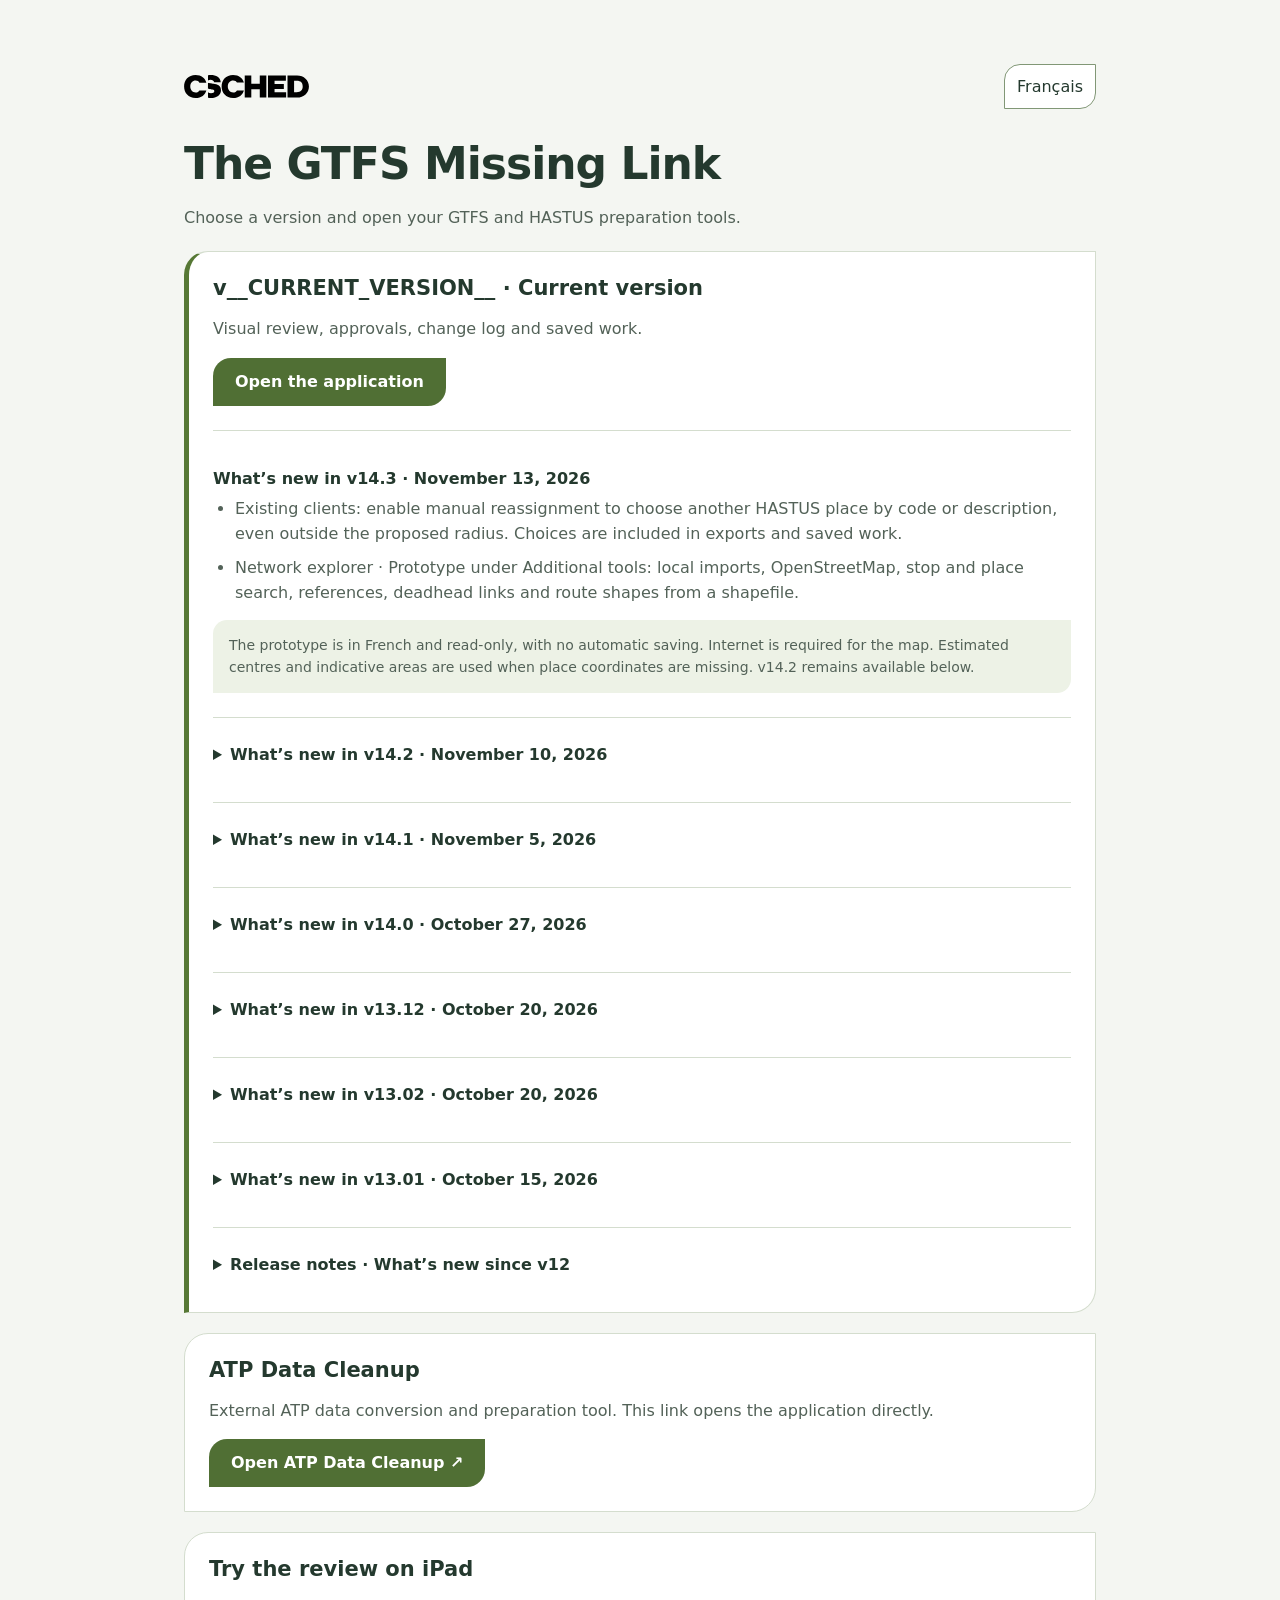
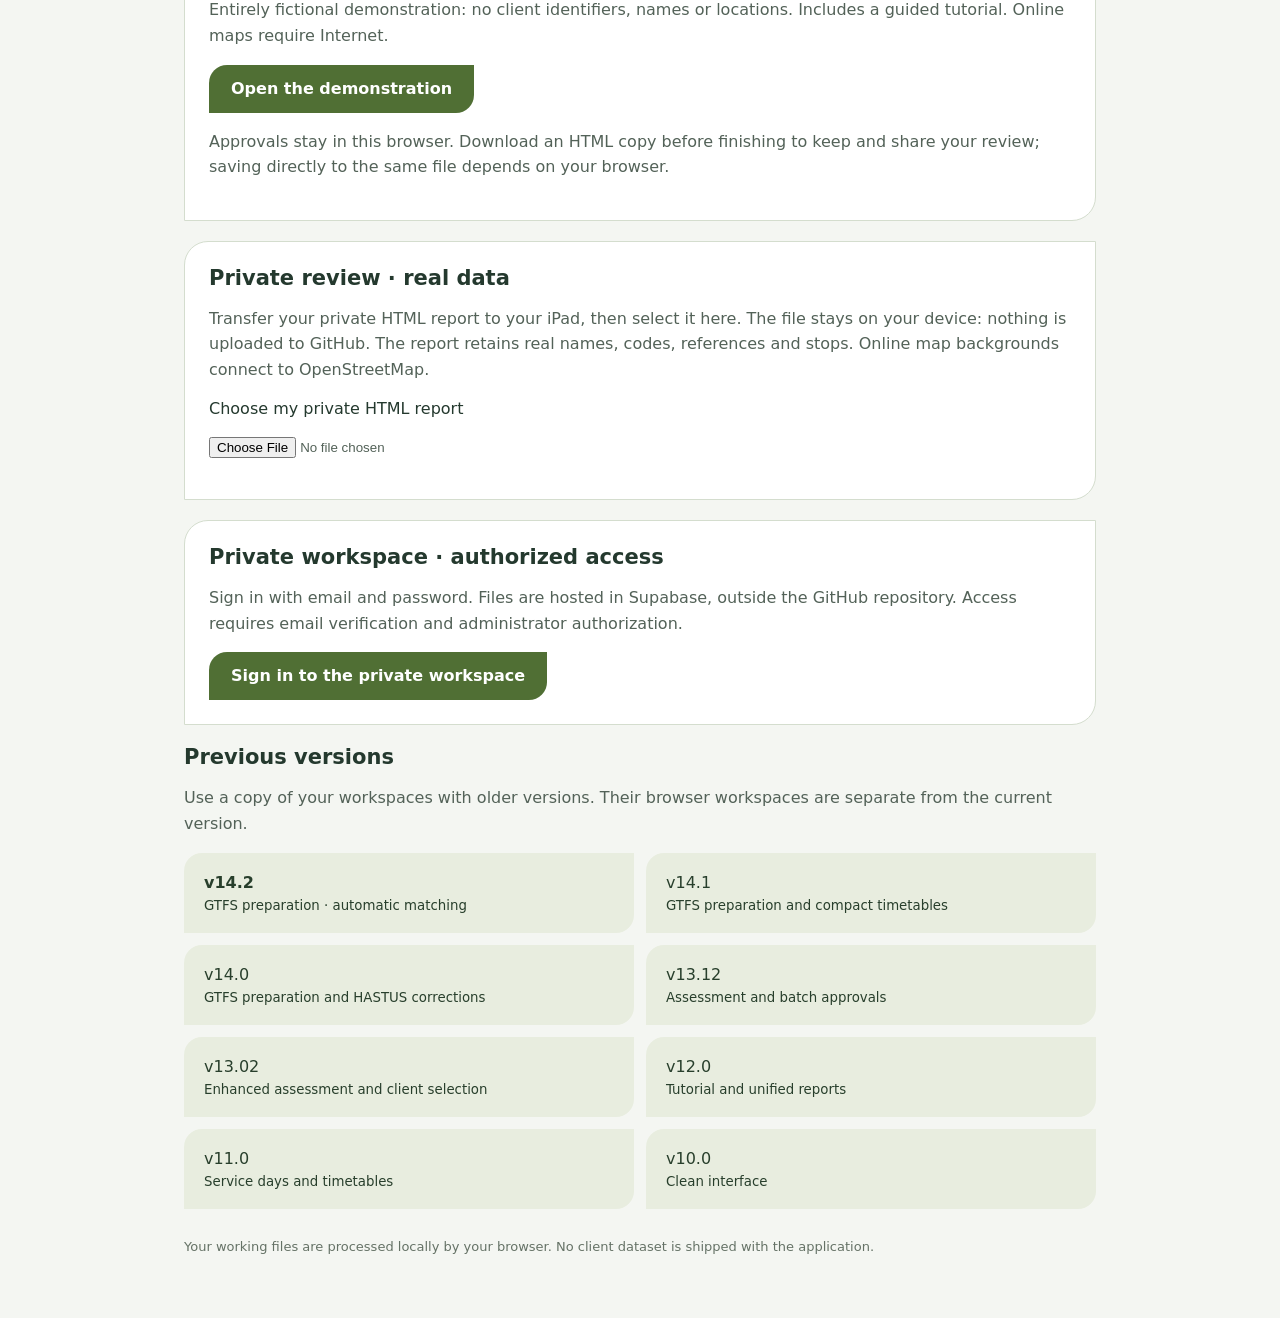
==== version-menu.html @ 2c432bff "Release v14.3: manual place reassignment and network explorer prototype" ====
<!doctype html>
<html lang="fr"><head><meta charset="utf-8"><meta name="viewport" content="width=device-width,initial-scale=1"><title>The GTFS Missing Link — Versions</title>
<style>
:root{font-family:system-ui,-apple-system,Segoe UI,sans-serif;color:#24392e;background:#f4f6f2}*{box-sizing:border-box}body{margin:0}main{max-width:960px;margin:auto;padding:clamp(20px,5vw,64px) 24px}header{display:flex;justify-content:space-between;align-items:center;gap:20px}header img{width:125px}button,a{touch-action:manipulation}button{font:inherit;padding:12px;border:1px solid #819776;border-radius:16px 0;background:white;color:inherit}h1{font-size:clamp(28px,5vw,44px);font-weight:600;letter-spacing:-1px;margin-bottom:12px}p{line-height:1.6;color:#536258}article{border:1px solid #d4ddce;border-radius:24px 0;background:white;padding:24px;margin:20px 0}article.current{border-left:5px solid #567835}h2{margin:0 0 8px;font-size:21px}.action{display:inline-block;background:#506f34;color:white;text-decoration:none;padding:14px 22px;border-radius:18px 0;min-height:48px;font-weight:600}.archives{display:grid;grid-template-columns:repeat(2,1fr);gap:12px}.archives a{padding:20px;background:#e8eddf;border-radius:18px 0;color:#283f2c;text-decoration:none}.archives small{display:block;margin-top:6px}footer{font-size:13px;color:#657266;margin-top:30px}a:focus-visible,button:focus-visible{outline:3px solid #bb7626;outline-offset:4px}@media(max-width:520px){.archives{grid-template-columns:1fr}article{padding:20px}}@media(prefers-reduced-motion:reduce){*{scroll-behavior:auto}}[hidden]{display:none!important}
.release-notes{margin-top:24px;border-top:1px solid #d4ddce;padding-top:16px}.release-notes summary{cursor:pointer;min-height:44px;padding:10px 0;font-weight:650;line-height:1.4}.release-notes summary:focus-visible{outline:3px solid #bb7626;outline-offset:4px}.release-notes h3{font-size:16px;margin:22px 0 8px}.release-notes ul{padding-left:22px;margin:8px 0;line-height:1.6;color:#536258}.release-notes li{margin:8px 0;overflow-wrap:anywhere}.release-notes .release-tip{background:#edf2e6;padding:14px 16px;border-radius:14px 0;font-size:14px}
</style></head><body><main><header><img src="assets/csched-logo.svg" alt="CSched"><button id="language" aria-label="Switch language">English</button></header>
<h1>The GTFS Missing Link</h1><p data-fr="Choisissez votre version et retrouvez vos outils de préparation GTFS et HASTUS." data-en="Choose a version and open your GTFS and HASTUS preparation tools."></p>
<article class="current"><h2>v__CURRENT_VERSION__ · <span data-fr="Version actuelle" data-en="Current version"></span></h2><p data-fr="Revue visuelle, validations, journal des modifications et sauvegarde du travail." data-en="Visual review, approvals, change log and saved work."></p><a class="action" href="app.html" data-fr="Ouvrir l’application" data-en="Open the application"></a>
<section id="release-14-3" class="release-notes"><h3 data-fr="Nouveautés v14.3 · 13 novembre 2026" data-en="What’s new in v14.3 · November 13, 2026"></h3><ul>
<li data-fr="Client existant : autorisez les réaffectations manuelles pour choisir une autre place HASTUS par code ou description, même hors du rayon proposé. Les choix sont repris dans les exports et sauvegardes." data-en="Existing clients: enable manual reassignment to choose another HASTUS place by code or description, even outside the proposed radius. Choices are included in exports and saved work."></li>
<li data-fr="Explorateur réseau · Prototype dans les outils complémentaires : imports locaux, carte OpenStreetMap, recherche de stops et places, références, liens deadhead et tracés de routes issus du shapefile." data-en="Network explorer · Prototype under Additional tools: local imports, OpenStreetMap, stop and place search, references, deadhead links and route shapes from a shapefile."></li>
</ul><p class="release-tip" data-fr="Le prototype est en français et en lecture seule, sans sauvegarde automatique. Internet est requis pour la carte. Centres estimés et surfaces indicatives lorsque les coordonnées de place sont absentes. La v14.2 reste disponible ci-dessous." data-en="The prototype is in French and read-only, with no automatic saving. Internet is required for the map. Estimated centres and indicative areas are used when place coordinates are missing. v14.2 remains available below."></p></section>
<details id="release-14-2" class="release-notes" aria-labelledby="release-14-2-title">
<summary id="release-14-2-title" data-fr="Nouveautés v14.2 · 10 novembre 2026" data-en="What’s new in v14.2 · November 10, 2026"></summary><ul>
<li data-fr="Correspondance des colonnes intégrée aux Sources, repliée par défaut. La clé d’association se règle au chargement des fichiers, sans bouton de détection, et reste modifiable manuellement." data-en="Column mapping is now in Data source, collapsed by default. The matching key is set when files are loaded, without a detection button, and remains manually editable."></li>
<li data-fr="Client existant : détection automatique de la clé stop_id / stop_code, avec bilan des correspondances et priorité au choix manuel." data-en="Existing clients: automatic stop_id / stop_code matching-key detection, match counts and priority to manual choices."></li>
<li data-fr="Comparaison des descriptions GTFS/HASTUS : filtres par type d’écart et exports CSV / Excel de la liste filtrée." data-en="GTFS/HASTUS description checks: issue filters and CSV / Excel exports of the filtered list."></li>
<li data-fr="Sources simplifiées : GTFS à gauche, HASTUS au centre, espace de travail à droite. Imports facultatifs repliés et script d’extraction HASTUS téléchargeable." data-en="Simplified sources: GTFS on the left, HASTUS in the centre, workspace on the right. Collapsed optional imports and downloadable HASTUS extraction script."></li>
<li data-fr="Paramètres de regroupement réunis, trois distances côte à côte, sections avancées repliées et bouton Recalculer toujours visible, grisé lorsque les résultats sont à jour." data-en="Consolidated grouping settings, three distances side by side, collapsed advanced sections and an always-visible Recalculate button, disabled when results are current."></li>
<li data-fr="Valeurs par défaut adaptées aux clients existants, choix sauvegardés préservés et interface français/anglais." data-en="Defaults tailored to existing clients, saved choices preserved and French/English interface."></li>
</ul><p class="release-tip" data-fr="La v14.1 reste disponible ci-dessous. Le calcul de matrice deadhead est reporté ; l’import d’une matrice existante reste disponible. La règle des zéros en tête est inchangée." data-en="v14.1 remains available below. Deadhead matrix calculation is deferred; existing matrix import remains available. Leading-zero length rules are unchanged."></p></details>
<details id="release-14-1" class="release-notes" aria-labelledby="release-14-1-title">
<summary id="release-14-1-title" data-fr="Nouveautés v14.1 · 5 novembre 2026" data-en="What’s new in v14.1 · November 5, 2026"></summary>
<ul>
<li data-fr="Gestion des stops : préfixe facultatif d’une lettre, appliqué après renumérotation et zéros en tête, avec références GTFS et sauvegardes cohérentes." data-en="Stop management: optional single-letter prefix, applied after renumbering and leading zeros, with consistent GTFS references and saved settings."></li>
<li data-fr="Noms de place : exclusion de « Av » et des types de voie seuls. Nouveaux projets : abréviations Postes Canada activées et complément par des zéros désactivé par défaut." data-en="Place names: exclude “Av” and road types used alone. New projects enable Canada Post abbreviations and disable trailing-zero padding by default."></li>
<li data-fr="Timetables plus compacts : en-têtes TP verticaux, codes de place complets, headway et AM/PM–24 h. Largeur et pagination adaptées ; pour une seule direction, informations du voyage à gauche et grille sur toute la page." data-en="More compact timetables: vertical timing-point headers, full place codes, headways and AM/PM–24 h. Adaptive width and pagination; single-direction timetables put trip information on the left and use the full page width."></li>
<li data-fr="Pamphlets : deux directions regroupées par route et service, aperçus chargés à l’ouverture, filtre de route repris dans le PDF. Les services restent séparés et les boucles et variantes conservent leurs TP." data-en="Timetable sheets: both directions grouped by route and service, previews loaded on opening, and route filtering applied to PDF output. Services remain separate, and loops and variants retain their timing points."></li>
<li data-fr="Affichage clair et sombre amélioré pour les pamphlets ; commandes mieux alignées et libellés simplifiés." data-en="Improved light and dark presentation for timetable sheets, better-aligned controls and simpler labels."></li>
<li data-fr="Conflits de rayon : une fiche et une carte communes pour les cas liés aux mêmes places. Validez le cas pour le déplacer dans la section Validés ; une modification du rayon ou de l’affectation le remet à examiner." data-en="Radius conflicts: one shared card and map for cases involving the same places. Approve a case to move it to the Validated section; changing a radius or assignment returns it to review."></li>
<li data-fr="Stop ID numériques : option de zéros en tête, longueur automatique selon le plus long ID numérique, contrôle des collisions et des longueurs trop courtes. Les zéros ne modifient pas les ID alphanumériques ; le préfixe facultatif concerne tous les ID source." data-en="Numeric Stop IDs: optional leading zeros, automatic width based on the longest numeric ID, with collision and minimum-width checks. Zero padding leaves alphanumeric IDs unchanged; the optional prefix applies to all source IDs."></li>
<li data-fr="Codes de place : possibilité de conserver les codes courts sans ajouter de zéros à la fin, dans la limite choisie de 6 ou 8 caractères." data-en="Place codes: keep shorter codes without trailing zeros, within the selected limit of 6 or 8 characters."></li>
<li data-fr="GTFS prêt à importer : un ZIP complet remplace le téléchargement isolé des horaires enrichis. Il inclut les scheduling units, la liste des places et leurs scripts d’import OIR dans hastus_import/." data-en="GTFS ready to import: a complete ZIP replaces the separate enriched stop-times download. It includes scheduling units, the place list and their OIR import scripts in hastus_import/."></li>
<li data-fr="Places proposées devenues vides : exclues des exports GTFS et de la liste d’import des places lorsqu’aucun stop ni autre fichier ne les référence. Les stations du GTFS source sont préservées." data-en="Empty proposed places: excluded from GTFS and place-import exports when no stop or other file references them. Source GTFS stations are preserved."></li>
<li data-fr="Rapport HTML GTFS : les places approuvées passent au statut Validé avec une bordure vert clair dans le sommaire. Les Stop ID des tableaux, dont les stops hors périmètre, restent sur une ligne." data-en="GTFS HTML report: approved places show a Validated status and light-green border in the overview. Table Stop IDs, including stops outside the perimeter, stay on one line."></li>
<li data-fr="Accueil : v14 disponible dans les archives, anciennes notes repliées et accès direct à ATP Data Cleanup sous les notes de version." data-en="Home page: v14 available in the archives, collapsed earlier release notes and direct access to ATP Data Cleanup below the release notes."></li>
</ul>
<p class="release-tip" data-fr="Régénérez vos rapports HTML pour bénéficier des correctifs. Les fichiers sources restent intacts ; les changements sont intégrés aux exports." data-en="Regenerate your HTML reports to use these fixes. Source files stay intact; changes are included in the exports."></p>
</details>
<details id="release-14-0" class="release-notes" aria-labelledby="release-14-0-title">
<summary id="release-14-0-title" data-fr="Nouveautés v14.0 · 27 octobre 2026" data-en="What’s new in v14.0 · October 27, 2026"></summary>
<ul>
<li data-fr="5 novembre : corrections HASTUS affichées sur demande via un bouton près des exports ; commandes des stops voisins hors des cartes ; retrait de la validation par lot." data-en="November 5: HASTUS corrections open on demand from a button beside the exports; surrounding-stop controls outside the maps; batch validation removed."></li>
<li data-fr="Correctifs iPhone : boutons d’espace de travail compacts, bandeau adapté aux petits écrans et switch clair/foncé corrigé." data-en="iPhone layout fixes: compact workspace buttons, a header adapted to smaller screens and a corrected light/dark switch."></li>
<li data-fr="Cartes plein écran : petites commandes +/−, recentrage et flèches, glissement et pincement. Le fond et les stops s’agrandissent ensemble, sans changer la vue normale. Régénérez vos rapports HTML." data-en="Full-screen maps: compact +/−, reset and arrow controls, dragging and pinch zoom. Backgrounds and stops scale together without changing the normal view. Regenerate your HTML reports."></li>
<li data-fr="Imports successifs sans défilement automatique. Un second clic sur un même stop ferme son infobulle." data-en="Sequential imports without automatic scrolling. Click the same stop again to close its popup."></li>
<li data-fr="Deux parcours : Préparation GTFS pour un nouveau client ou un réseau existant, et Diagnostic du réseau. Cartes, horaires et exports restent accessibles dans les outils complémentaires." data-en="Two journeys: GTFS preparation for a new client or an existing network, and Network assessment. Maps, timetables and exports remain available in the additional tools."></li>
<li data-fr="Mapping HASTUS conservé : les TP sans place sont proposés à une place existante dans le rayon avant d’en créer une nouvelle." data-en="Existing HASTUS mappings are retained: timing points without a place are proposed for a nearby existing place before a new one is created."></li>
<li data-fr="Un seul thème Épuré, avec interrupteur Clair / Foncé en haut de page." data-en="One Clean theme, with a Light / Dark switch at the top of the page."></li>
<li data-fr="Cartes : fond et stops partagent le même repère au passage en plein écran. Un interrupteur affiche les stops aux alentours sans changer le cadrage, avec ID et infobulle (description, coordonnées, routes et statut TP connu)." data-en="Maps: backgrounds and stops share the same coordinate frame when entering full screen. A switch displays surrounding stops without changing the framing, with IDs and popups showing descriptions, coordinates, routes and known timing-point status."></li>
<li data-fr="Corrections HASTUS dans le diagnostic et son rapport HTML complet : rattachements stop–place, places de référence, descriptions et coordonnées. Champ « Est une place de référence » explicite ; données sources conservées." data-en="HASTUS corrections in the assessment and its full HTML report: stop assignments, reference places, descriptions and coordinates. Explicit “Is a reference place” field; source data is preserved."></li>
<li data-fr="Export CSV proposé, journal avant/après et note d’impact HTML pour préparer la revue avant import. Une correction dans le rapport remet les validations en attente ; les corrections sont conservées dans la sauvegarde." data-en="Proposed CSV export, before/after log and HTML impact note to review changes before import. Editing report data returns approvals to pending; corrections are retained when saving."></li>
<li data-fr="La v13.12 rejoint les versions précédentes. Un lien vers l’outil externe ATP Data Cleanup est disponible ci-dessous." data-en="Version 13.12 joins the previous versions. A link to the external ATP Data Cleanup tool is available below."></li>
</ul>
<p class="release-tip" data-fr="Régénérez les rapports HTML. Les cartes et alertes du diagnostic décrivent les sources avant correction : réanalyser les données finalisées après revue. Le format CSV HASTUS est à confirmer avant import ; aucune écriture directe dans HASTUS." data-en="Regenerate HTML reports. Assessment maps and alerts show the source data before corrections: reanalyse the final data after review. The HASTUS CSV format must be confirmed before import; no direct writes to HASTUS."></p>
</details>
<details id="release-13-12" class="release-notes" aria-labelledby="release-13-12-title">
<summary id="release-13-12-title" data-fr="Nouveautés v13.12 · 20 octobre 2026" data-en="What’s new in v13.12 · October 20, 2026"></summary>
<ul>
<li data-fr="Moins de bruit : les stops sans coordonnées ont leur liste dédiée, hors des validations géographiques." data-en="Less noise: stops without coordinates have their own list, outside geographic validations."></li>
<li data-fr="Tri secondaire corrigé : uniquement les stops sans localisation et les fiches dont le seul motif est « Stops non TP à vérifier ». Les regroupements, références et autres alertes restent dans la liste principale, même sans lien deadhead." data-en="Corrected secondary list: only stops without location data and cases whose sole reason is “Non-timing-point stops to review”. Groupings, references and other alerts stay in the main list, even without a deadhead link."></li>
<li data-fr="Appliquer à tous : validation par lot des cas visibles similaires, avec confirmation, retour en attente et journal par fiche. Notes et préconisations conservées." data-en="Apply to all: approve similar visible cases in batches, with confirmation, return to pending and an individual audit trail. Notes and recommendations are preserved."></li>
<li data-fr="Les deux listes partagent la revue, l’autosauvegarde et les exports. Aucune affectation GTFS/HASTUS n’est modifiée par une validation." data-en="Both lists share review, autosave and export features. Approvals do not change GTFS/HASTUS assignments."></li>
<li data-fr="Thèmes simplifiés : Épuré compact et Épuré sombre. Classique et Gen Z migrent vers Épuré compact. La v13.02 reste accessible dans les archives." data-en="Simplified themes: Clean compact and Clean dark. Classic and Gen Z migrate to Clean compact. Version 13.02 remains available in the archives."></li>
</ul>
<p class="release-tip" data-fr="Rechargez l’application et régénérez vos rapports HTML pour bénéficier de ces changements. La liste secondaire reste à examiner : elle n’est ni supprimée ni automatiquement validée." data-en="Reload the application and regenerate HTML reports to use these changes. The separate list still needs review: it is neither deleted nor automatically approved."></p>
</details>
<details id="release-13-02" class="release-notes" aria-labelledby="release-13-02-title">
<summary id="release-13-02-title" data-fr="Nouveautés v13.02 · 20 octobre 2026" data-en="What’s new in v13.02 · October 20, 2026"></summary>
<ul>
<li data-fr="Diagnostic enrichi : stops éloignés de leur place, seuil réglable de 0 à 1 000 m et champ Préconisation CSched distinct de la note de décision." data-en="Richer assessment: stops far from their place, an adjustable 0–1,000 m threshold, and a CSched recommendation separate from the decision note."></li>
<li data-fr="Matrice deadhead / HLP facultative : import HASTUS linkdt, liens directs entrants/sortants sur chaque fiche et sauvegarde d’un index compact, sans effacer les décisions." data-en="Optional deadhead matrix: HASTUS linkdt import, direct incoming/outgoing links on each card and a saved compact index, without clearing decisions."></li>
<li data-fr="Filtres stricts deadhead et début/fin de voyage : toutes les places d’un cas doivent satisfaire chacun des filtres actifs." data-en="Strict deadhead and trip-start/end filters: every place in a case must satisfy each active filter."></li>
<li data-fr="Sommaire repliable, regroupé par place ou par cas, motifs cliquables et filtres sur une rangée. Toutes les fiches sur une même page, avec détails et cartes chargés à l’ouverture." data-en="Collapsible overview, grouped by place or case, clickable validation reasons and single-row filters. All cards on one page, with details and maps loaded when opened."></li>
<li data-fr="Sélection client : cochez les fiches à proposer puis exportez un HTML autonome limité à ces fiches et à leur contexte, avec leurs notes et validations." data-en="Client selection: check the cases to propose, then export a standalone HTML limited to these cases and their context, including their notes and approvals."></li>
<li data-fr="Cartes allégées : petites cases pour afficher ou masquer les TP, autres stops, propositions, références, distances et places. Réglages conservés dans le rapport sauvegardé." data-en="Less cluttered maps: small checkboxes to show or hide timing points, other stops, proposals, references, distances and places. Settings are retained in the saved report."></li>
</ul>
<p class="release-tip" data-fr="Rechargez l’application puis régénérez les rapports HTML. Masquer un élément de carte ne supprime ni n’anonymise les données. Les notes des fiches sélectionnées sont transmises : relisez-les avant envoi. Aucun jeu de données client n’est publié." data-en="Reload the application, then regenerate HTML reports. Hiding a map element neither deletes nor anonymizes data. Selected-case notes are included: review them before sharing. No client dataset is published."></p>
</details>
<details id="release-13-01" class="release-notes" aria-labelledby="release-13-01-title">
<summary id="release-13-01-title" data-fr="Nouveautés v13.01 · 15 octobre 2026" data-en="What’s new in v13.01 · October 15, 2026"></summary>
<ul>
<li data-fr="Carte en plein écran : cliquez pour agrandir uniquement la carte sur tout l’écran, avec un cadrage rapproché et les identifiants et descriptions des stops. Aucun tableau ni champ de la fiche. Recliquez pour revenir à la vue précédente ; recherche et défilement sont conservés. Accessible au clavier et disponible hors ligne avec le fond enregistré." data-en="Full-screen map shortcut: click to enlarge only the map across the entire screen, with a closer view and stop IDs and descriptions. No card tables or editing fields. Click again to return to the previous view; search and scroll position are preserved. Keyboard accessible and available offline with the saved background."></li>
<li data-fr="Recherche stable : la fiche reste affichée pendant la modification de son code ou de sa description. Changer la recherche ou le filtre recalcule les résultats." data-en="Stable search: a place card stays visible while its code or description is edited. Changing the search or filter refreshes the results."></li>
<li data-fr="Compte rendu plus compact : liste des validations masquée par défaut, commande Afficher/Masquer et statuts sur une ligne." data-en="More compact change summary: place approvals are hidden by default, with a Show/Hide control and single-line statuses."></li>
<li data-fr="Navigation depuis les validations : cliquez sur un code ou une description pour ouvrir la fiche de place, ou sur un stop pour rejoindre sa place actuellement affectée." data-en="Navigate from approvals: click a code or description to open the place card, or a stop to open its currently assigned place."></li>
<li data-fr="Statut cliquable : ambre « À valider », vert « Validée ». Une confirmation est demandée avant de remettre une place validée en attente. Les validations sont synchronisées avec les fiches et le mode revue, puis conservées dans le rapport sauvegardé." data-en="Clickable status: amber Pending, green Approved. Confirmation is required before returning an approved place to Pending. Approvals stay synchronized with cards and review mode and are preserved in the saved report."></li>
<li data-fr="Import des places : le GTFS finalisé inclut hastus_import/places avec places.csv (codes et descriptions finaux) et le script place - GTFS DESC.oir." data-en="Place import: the finalized GTFS includes hastus_import/places with places.csv (final codes and descriptions) and the place - GTFS DESC.oir script."></li>
</ul>
<p class="release-tip" data-fr="Régénérez vos rapports HTML pour bénéficier de ces correctifs. Les caractères incompatibles avec le modèle OIR sont signalés avant l’export. L’import réel dans HASTUS reste à confirmer." data-en="Regenerate your HTML reports to use these fixes. Characters incompatible with the OIR template are flagged before export. Actual import into HASTUS still needs to be confirmed."></p>
</details>
<details id="release-notes" class="release-notes"><summary data-fr="Notes de version · Les nouveautés depuis la v12" data-en="Release notes · What’s new since v12"></summary>
<p data-fr="La v13 et ses dernières améliorations facilitent l’analyse des places et références HASTUS et la revue interactive avec les clients." data-en="Version 13 and its latest improvements make HASTUS place and reference assessment and interactive client reviews easier."></p>
<h3 data-fr="Une interface mieux organisée" data-en="A better organized interface"></h3>
<ul>
<li data-fr="Workflows séparés : regroupement géographique, cartes et timetables, comparaison des horaires, scheduling units, rapports et exports." data-en="Separate workflows: geographic grouping, route maps and timetables, schedule comparison, scheduling units, reports and exports."></li>
<li data-fr="Menu de démarrage avec accès aux versions précédentes, démonstration fictive et ouverture locale de rapports privés." data-en="Start menu with previous versions, a fictional demonstration and local opening of private reports."></li>
<li data-fr="Reprise automatique de la dernière sauvegarde de l’application ; nom de l’agence et date/heure dans le fichier d’état." data-en="Automatic restoration of the latest application workspace; agency name and date/time in the state filename."></li>
</ul>
<h3 data-fr="Des diagnostics et des cartes plus lisibles" data-en="Clearer diagnostics and maps"></h3>
<ul>
<li data-fr="Références éloignées ou suspectes, places proches sans référence commune et stops à rattacher : fiches détaillées avec distances, seuils, recommandations et statut timing point (TP)." data-en="Distant or suspect references, nearby places without a shared reference and stops to attach: detailed cards with distances, thresholds, recommendations and timing point (TP) status."></li>
<li data-fr="Étiquettes regroupant codes, descriptions et références ; liens en pointillés entre places et références. Dans le rapport HTML, un clic sur une étiquette affiche les stops associés." data-en="Labels combine codes, descriptions and references; dotted lines connect places to their references. In the HTML report, clicking a label displays its associated stops."></li>
<li data-fr="Taille et contenu des étiquettes réglables ; distances à vol d’oiseau masquées, petites ou grandes dans toutes les vues de revue. Filtre TP disponible." data-en="Adjustable label size and content; straight-line distances can be hidden, small or large across all review layouts. A TP filter is available."></li>
<li data-fr="Dans l’application, tous les cas du diagnostic sur une même page, avec recherche et filtres. Détails et cartes chargés à l’ouverture des fiches ; étiquettes adaptées au thème sombre." data-en="In the application, all diagnostic cases appear on one page with search and filters. Details and maps load when cards are opened; labels are adapted to the dark theme."></li>
</ul>
<h3 data-fr="Une revue client plus pratique" data-en="An easier client review"></h3>
<ul>
<li data-fr="Revue plein écran : Carte maximale, Carte ou Comparaison, avec navigation discrète et interface adaptée aux formats tablette. Validation également possible en mode normal ; les cas validés quittent la file à traiter." data-en="Full-screen review: Maximum map, Map or Comparison, with discreet navigation and tablet-sized layouts. Approval is also available in normal mode; approved cases leave the review queue."></li>
<li data-fr="Consultation des places liées puis retour au cas initial. Compte rendu horodaté des validations, annulations et notes, avec suivi avant/après, export CSV et impression PDF. Le récapitulatif des modifications des places inclut les stops et leurs descriptions." data-en="Open linked places and return to the original case. Timestamped log of approvals, reversals and notes, with before/after tracking, CSV export and PDF printing. The place change summary includes stops and their descriptions."></li>
<li data-fr="Brouillon sauvegardé automatiquement dans le navigateur, tutoriel guidé français/anglais et thème Confort visuel aux couleurs plus douces. Enregistrement dans un même fichier après autorisation, si le navigateur le permet." data-en="Automatic browser draft, a guided French/English tutorial and a Visual comfort theme with softer colors. Save to the same file after granting permission, where supported by the browser."></li>
</ul>
<h3 data-fr="Un espace privé" data-en="A private workspace"></h3>
<p data-fr="Portail de connexion et d’administration pour une bibliothèque privée via Supabase, hors du dépôt GitHub. Les accès doivent être configurés et validés avant utilisation avec des données client." data-en="Sign-in and administration portal for a private library through Supabase, outside the GitHub repository. Access must be configured and verified before use with client data."></p>
<p class="release-tip" data-fr="À retenir : régénérez les rapports HTML pour bénéficier des nouveautés. Le brouillon automatique ne remplace pas une copie sauvegardée du rapport. Les validations du diagnostic tracent les décisions de revue sans modifier automatiquement les affectations GTFS/HASTUS. L’écriture directe dépend du navigateur ; les essais tablette simulés restent à compléter sur iPad réel." data-en="Please note: regenerate HTML reports to get the new features. Automatic drafts do not replace a saved report copy. Diagnostic approvals record review decisions without automatically changing GTFS/HASTUS assignments. Direct file saving depends on the browser; simulated tablet tests still require confirmation on a real iPad."></p>
</details></article>
<article id="atp-tool"><h2>ATP Data Cleanup</h2><p data-fr="Outil externe de conversion et de préparation des données ATP. Le lien ouvre directement l’application." data-en="External ATP data conversion and preparation tool. This link opens the application directly."></p><a class="action" href="https://zbbedard.github.io/ATP-Data-Cleanup/culver.html" target="_blank" rel="noopener noreferrer" data-fr="Accéder à ATP Data Cleanup ↗" data-en="Open ATP Data Cleanup ↗"></a></article>
<article><h2 data-fr="Essayer la revue sur iPad" data-en="Try the review on iPad"></h2><p data-fr="Démonstration entièrement fictive : aucun identifiant, nom ou emplacement client. Un tutoriel vous accompagne. Les cartes en ligne nécessitent Internet." data-en="Entirely fictional demonstration: no client identifiers, names or locations. Includes a guided tutorial. Online maps require Internet."></p><a id="demo" class="action" href="demo/review-fr.html" data-fr="Ouvrir la démonstration" data-en="Open the demonstration"></a><p data-fr="Les validations restent dans ce navigateur. Téléchargez une copie HTML avant de terminer pour conserver et transmettre votre revue ; la sauvegarde directe dans le même fichier dépend du navigateur." data-en="Approvals stay in this browser. Download an HTML copy before finishing to keep and share your review; saving directly to the same file depends on your browser."></p></article>
<article><h2 data-fr="Revue privée · données réelles" data-en="Private review · real data"></h2><p data-fr="Transférez votre rapport HTML privé sur votre iPad, puis choisissez-le ici. Le fichier reste sur votre appareil : aucun envoi vers GitHub. Le rapport conserve les noms, codes, références et stops réels. Les fonds cartographiques en ligne contactent OpenStreetMap." data-en="Transfer your private HTML report to your iPad, then select it here. The file stays on your device: nothing is uploaded to GitHub. The report retains real names, codes, references and stops. Online map backgrounds connect to OpenStreetMap."></p><label for="private-file" data-fr="Choisir mon rapport HTML privé" data-en="Choose my private HTML report"></label><p><input id="private-file" type="file" accept=".html,text/html"></p><a id="private-open" class="action" hidden target="_blank" rel="noopener" data-fr="Ouvrir le rapport sélectionné" data-en="Open selected report"></a><p id="private-name" role="status"></p></article>
<article><h2 data-fr="Espace privé · accès autorisé" data-en="Private workspace · authorized access"></h2><p data-fr="Connexion par e-mail et mot de passe. Les fichiers sont hébergés dans Supabase, hors du dépôt GitHub. L’accès nécessite la vérification de votre e-mail et l’autorisation de l’administrateur." data-en="Sign in with email and password. Files are hosted in Supabase, outside the GitHub repository. Access requires email verification and administrator authorization."></p><a class="action" href="portal.html" data-fr="Se connecter à l’espace privé" data-en="Sign in to the private workspace"></a></article>
<h2 data-fr="Versions précédentes" data-en="Previous versions"></h2><p data-fr="Utilisez une copie de vos sauvegardes avec les anciennes versions. Leurs espaces navigateur sont séparés de la version actuelle." data-en="Use a copy of your workspaces with older versions. Their browser workspaces are separate from the current version."></p>
<div class="archives"><a href="versions/v14.2/index.html"><strong>v14.2</strong><small data-fr="Préparation GTFS · association automatique" data-en="GTFS preparation · automatic matching"></small></a><a href="versions/v14.1/">v14.1<small data-fr="Préparation GTFS et timetables compacts" data-en="GTFS preparation and compact timetables"></small></a><a href="versions/v14.0/">v14.0<small data-fr="Préparation GTFS et corrections HASTUS" data-en="GTFS preparation and HASTUS corrections"></small></a><a href="versions/v13.12/">v13.12<small data-fr="Diagnostic et validations par lot" data-en="Assessment and batch approvals"></small></a><a href="versions/v13.02/">v13.02<small data-fr="Diagnostic enrichi et sélection client" data-en="Enhanced assessment and client selection"></small></a><a href="versions/v12.0/">v12.0<small data-fr="Tutoriel et rapports unifiés" data-en="Tutorial and unified reports"></small></a><a href="versions/v11.0/">v11.0<small data-fr="Jours de service et horaires" data-en="Service days and timetables"></small></a><a href="versions/v10.0/">v10.0<small data-fr="Interface épurée" data-en="Clean interface"></small></a></div><footer data-fr="Vos fichiers de travail sont traités localement par votre navigateur. Aucun jeu de données client n’est livré avec l’application." data-en="Your working files are processed locally by your browser. No client dataset is shipped with the application."></footer></main>
<script>let privateUrl;document.getElementById('private-file').onchange=event=>{const file=event.target.files[0],link=document.getElementById('private-open');link.hidden=true;if(privateUrl)URL.revokeObjectURL(privateUrl);if(!file)return;privateUrl=URL.createObjectURL(new Blob([file],{type:'text/html'}));link.href=privateUrl;link.hidden=false;document.getElementById('private-name').textContent=file.name;link.focus()};let language='fr';try{language=localStorage.getItem('gtfs-launch-language')||(navigator.language.startsWith('fr')?'fr':'en')}catch{}function render(){document.documentElement.lang=language;document.querySelectorAll('[data-fr]').forEach(e=>e.textContent=e.dataset[language]);document.getElementById('language').textContent=language==='fr'?'English':'Français';document.getElementById('demo').href='demo/review-'+language+'.html'}document.getElementById('language').onclick=()=>{language=language==='fr'?'en':'fr';try{localStorage.setItem('gtfs-launch-language',language)}catch{}render()};render();</script></body></html>
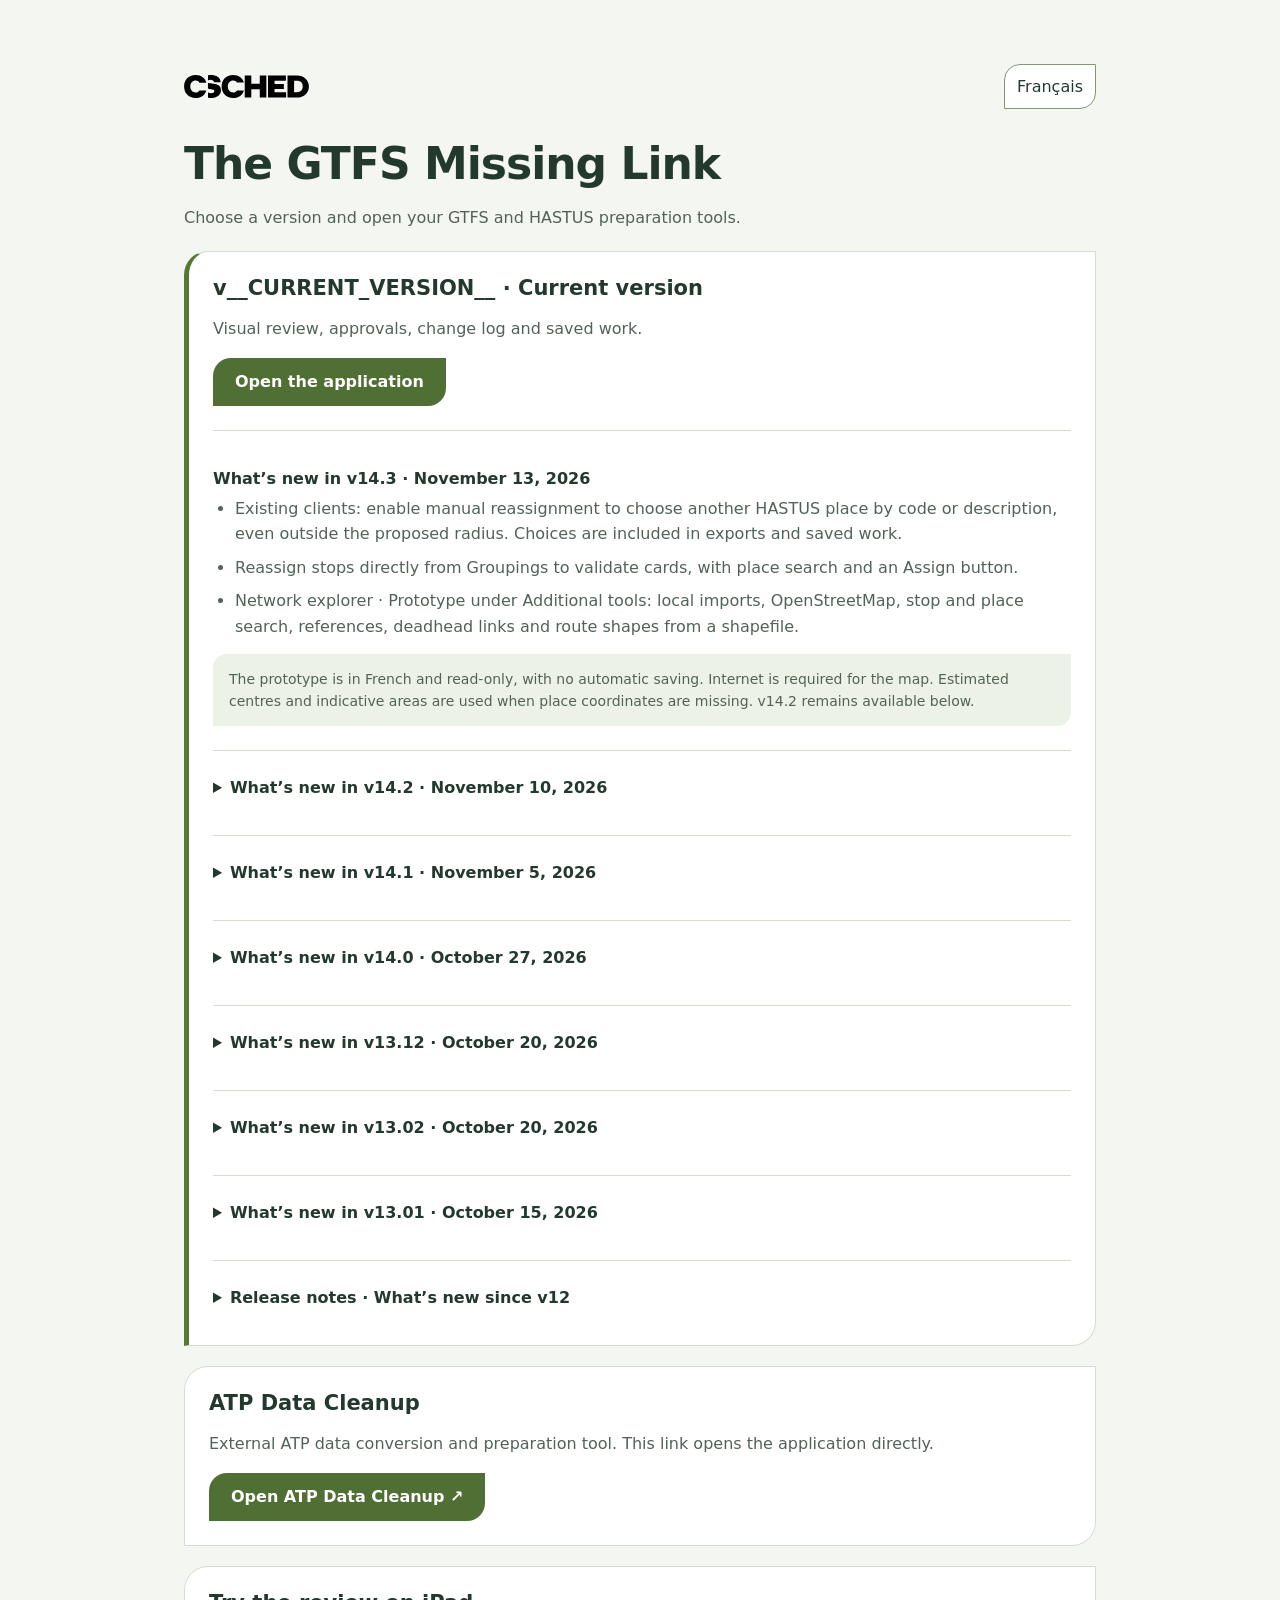
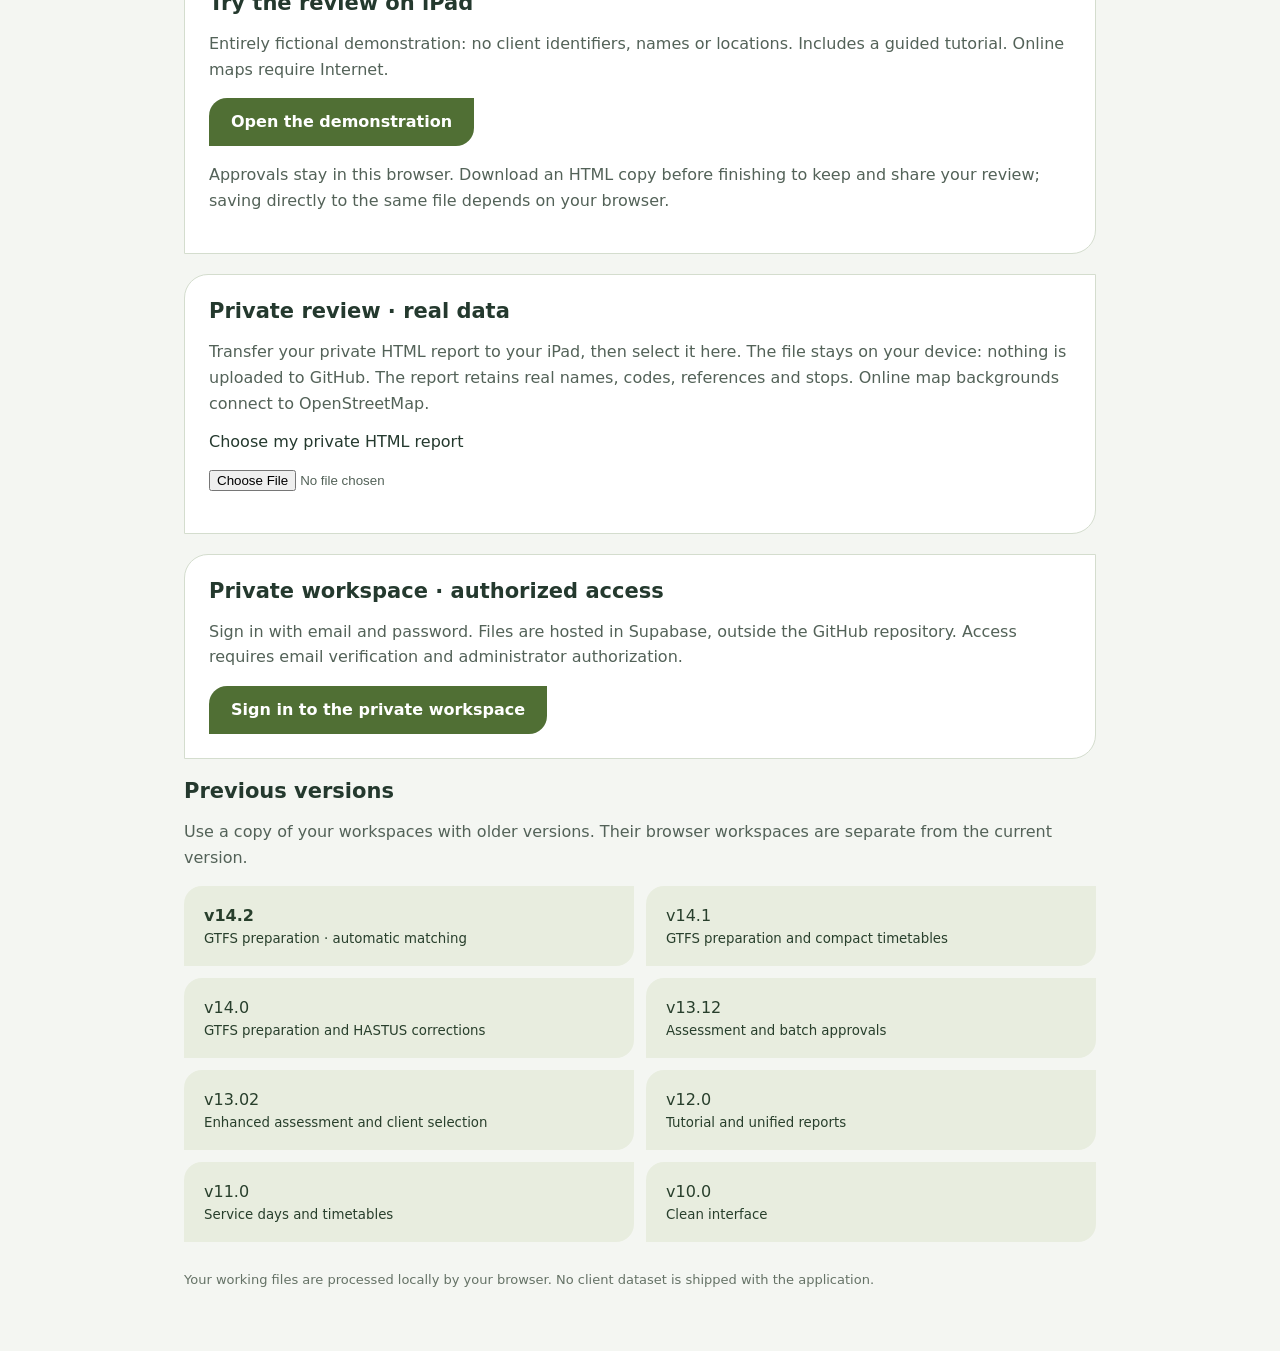
==== commit 148683bc: "Enable manual reassignment from grouping cards in v14.3" ====
--- a/version-menu.html
+++ b/version-menu.html
@@ -8,6 +8,7 @@
 <article class="current"><h2>v__CURRENT_VERSION__ · <span data-fr="Version actuelle" data-en="Current version"></span></h2><p data-fr="Revue visuelle, validations, journal des modifications et sauvegarde du travail." data-en="Visual review, approvals, change log and saved work."></p><a class="action" href="app.html" data-fr="Ouvrir l’application" data-en="Open the application"></a>
 <section id="release-14-3" class="release-notes"><h3 data-fr="Nouveautés v14.3 · 13 novembre 2026" data-en="What’s new in v14.3 · November 13, 2026"></h3><ul>
 <li data-fr="Client existant : autorisez les réaffectations manuelles pour choisir une autre place HASTUS par code ou description, même hors du rayon proposé. Les choix sont repris dans les exports et sauvegardes." data-en="Existing clients: enable manual reassignment to choose another HASTUS place by code or description, even outside the proposed radius. Choices are included in exports and saved work."></li>
+<li data-fr="Réaffectez aussi les stops directement depuis les fiches Regroupements à valider, avec recherche de place et bouton Affecter." data-en="Reassign stops directly from Groupings to validate cards, with place search and an Assign button."></li>
 <li data-fr="Explorateur réseau · Prototype dans les outils complémentaires : imports locaux, carte OpenStreetMap, recherche de stops et places, références, liens deadhead et tracés de routes issus du shapefile." data-en="Network explorer · Prototype under Additional tools: local imports, OpenStreetMap, stop and place search, references, deadhead links and route shapes from a shapefile."></li>
 </ul><p class="release-tip" data-fr="Le prototype est en français et en lecture seule, sans sauvegarde automatique. Internet est requis pour la carte. Centres estimés et surfaces indicatives lorsque les coordonnées de place sont absentes. La v14.2 reste disponible ci-dessous." data-en="The prototype is in French and read-only, with no automatic saving. Internet is required for the map. Estimated centres and indicative areas are used when place coordinates are missing. v14.2 remains available below."></p></section>
 <details id="release-14-2" class="release-notes" aria-labelledby="release-14-2-title">
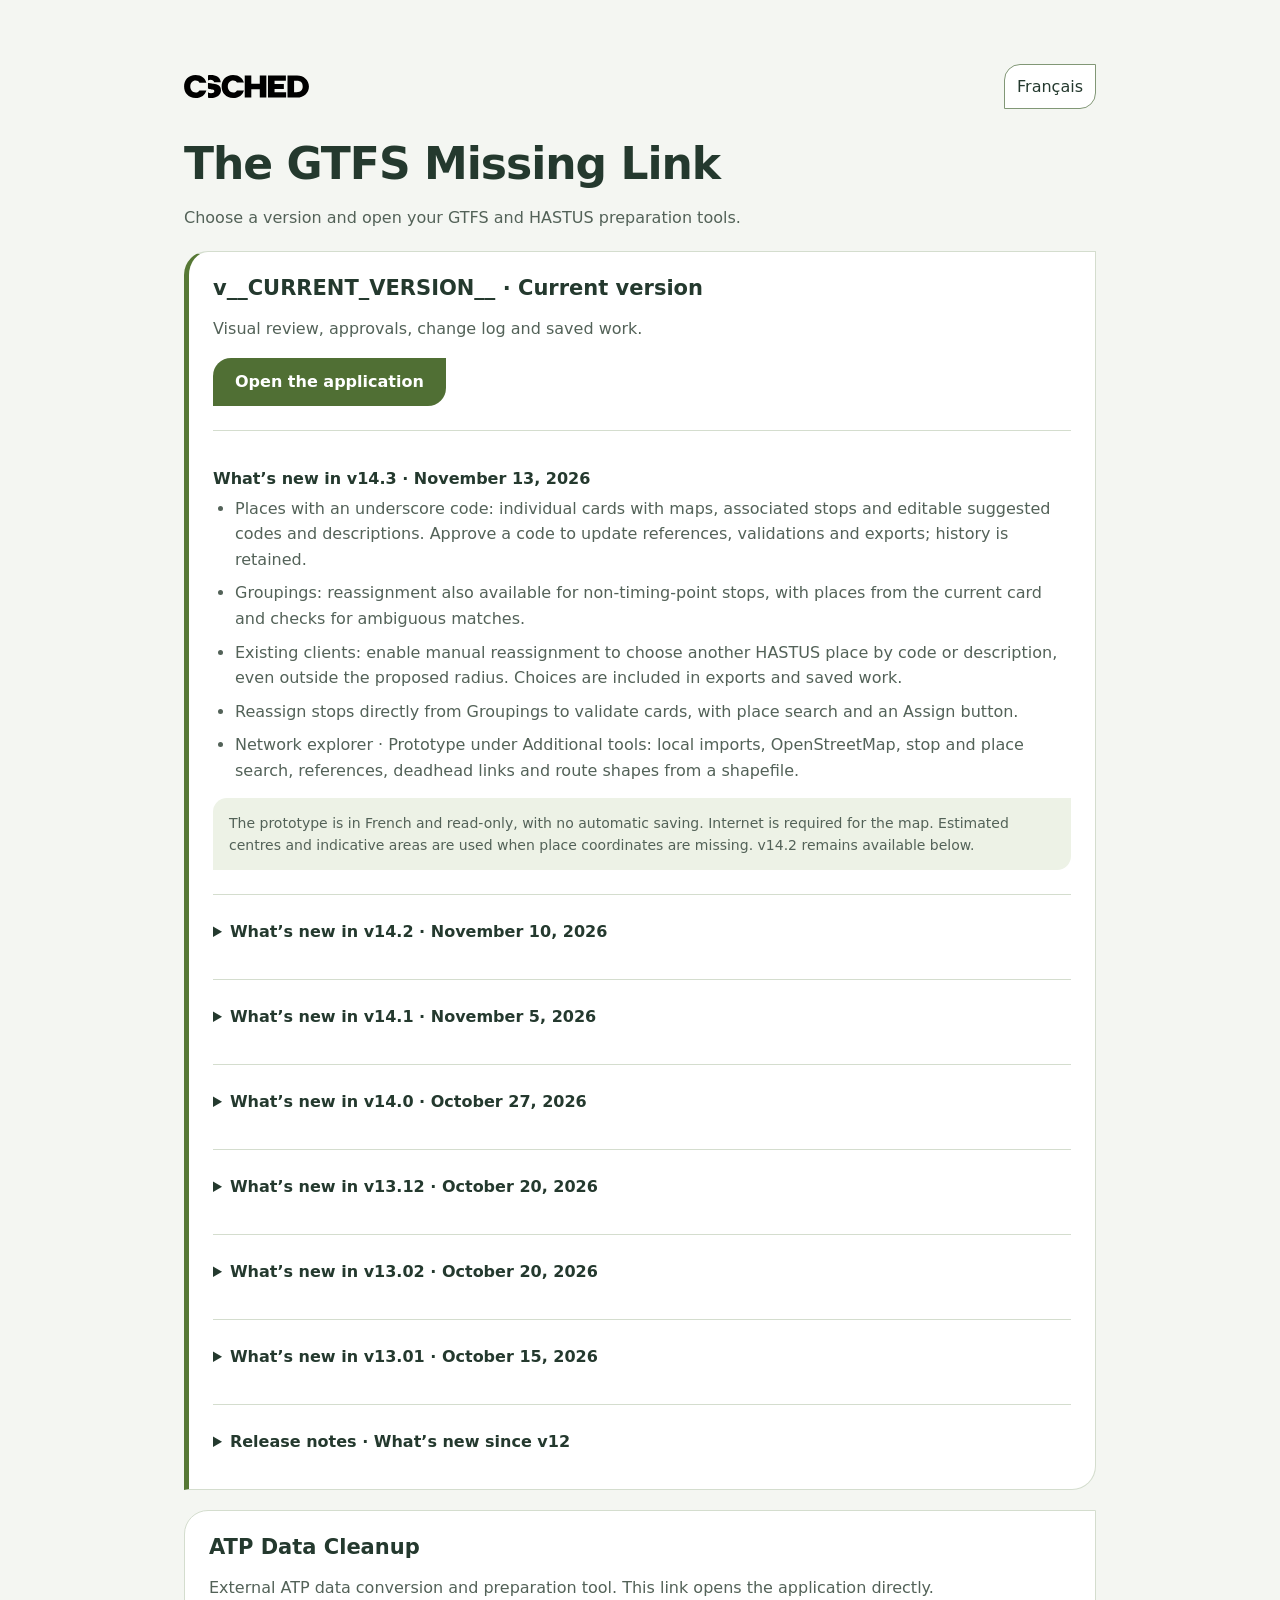
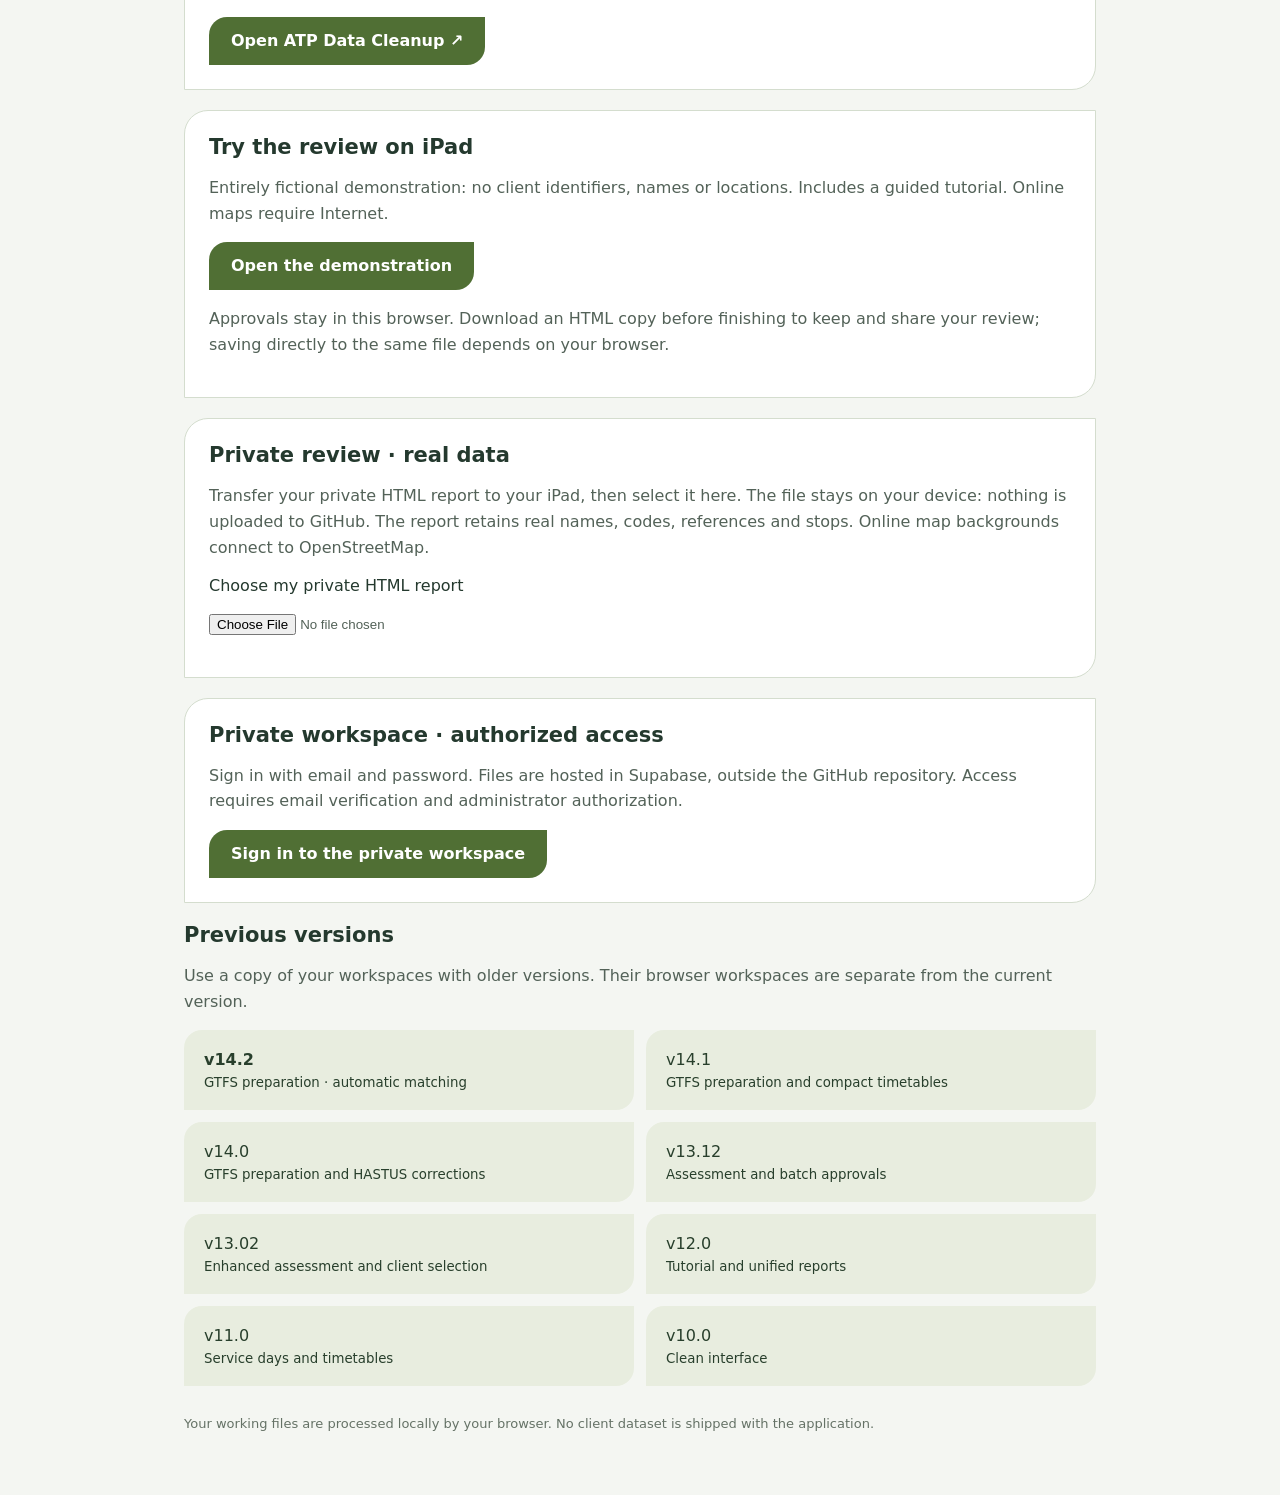
==== commit 78d6e516: "Add underscore place approval cards and update v14.3 notes" ====
--- a/version-menu.html
+++ b/version-menu.html
@@ -7,6 +7,8 @@
 <h1>The GTFS Missing Link</h1><p data-fr="Choisissez votre version et retrouvez vos outils de préparation GTFS et HASTUS." data-en="Choose a version and open your GTFS and HASTUS preparation tools."></p>
 <article class="current"><h2>v__CURRENT_VERSION__ · <span data-fr="Version actuelle" data-en="Current version"></span></h2><p data-fr="Revue visuelle, validations, journal des modifications et sauvegarde du travail." data-en="Visual review, approvals, change log and saved work."></p><a class="action" href="app.html" data-fr="Ouvrir l’application" data-en="Open the application"></a>
 <section id="release-14-3" class="release-notes"><h3 data-fr="Nouveautés v14.3 · 13 novembre 2026" data-en="What’s new in v14.3 · November 13, 2026"></h3><ul>
+<li data-fr="Places avec un code _ : une fiche par place, carte et stops associés, code et description proposés modifiables. Validez le nouveau code pour actualiser les références, validations et exports ; historique conservé." data-en="Places with an underscore code: individual cards with maps, associated stops and editable suggested codes and descriptions. Approve a code to update references, validations and exports; history is retained."></li>
+<li data-fr="Regroupements : réaffectation également pour les stops non TP, avec un choix parmi les places de la fiche et un contrôle des correspondances ambiguës." data-en="Groupings: reassignment also available for non-timing-point stops, with places from the current card and checks for ambiguous matches."></li>
 <li data-fr="Client existant : autorisez les réaffectations manuelles pour choisir une autre place HASTUS par code ou description, même hors du rayon proposé. Les choix sont repris dans les exports et sauvegardes." data-en="Existing clients: enable manual reassignment to choose another HASTUS place by code or description, even outside the proposed radius. Choices are included in exports and saved work."></li>
 <li data-fr="Réaffectez aussi les stops directement depuis les fiches Regroupements à valider, avec recherche de place et bouton Affecter." data-en="Reassign stops directly from Groupings to validate cards, with place search and an Assign button."></li>
 <li data-fr="Explorateur réseau · Prototype dans les outils complémentaires : imports locaux, carte OpenStreetMap, recherche de stops et places, références, liens deadhead et tracés de routes issus du shapefile." data-en="Network explorer · Prototype under Additional tools: local imports, OpenStreetMap, stop and place search, references, deadhead links and route shapes from a shapefile."></li>
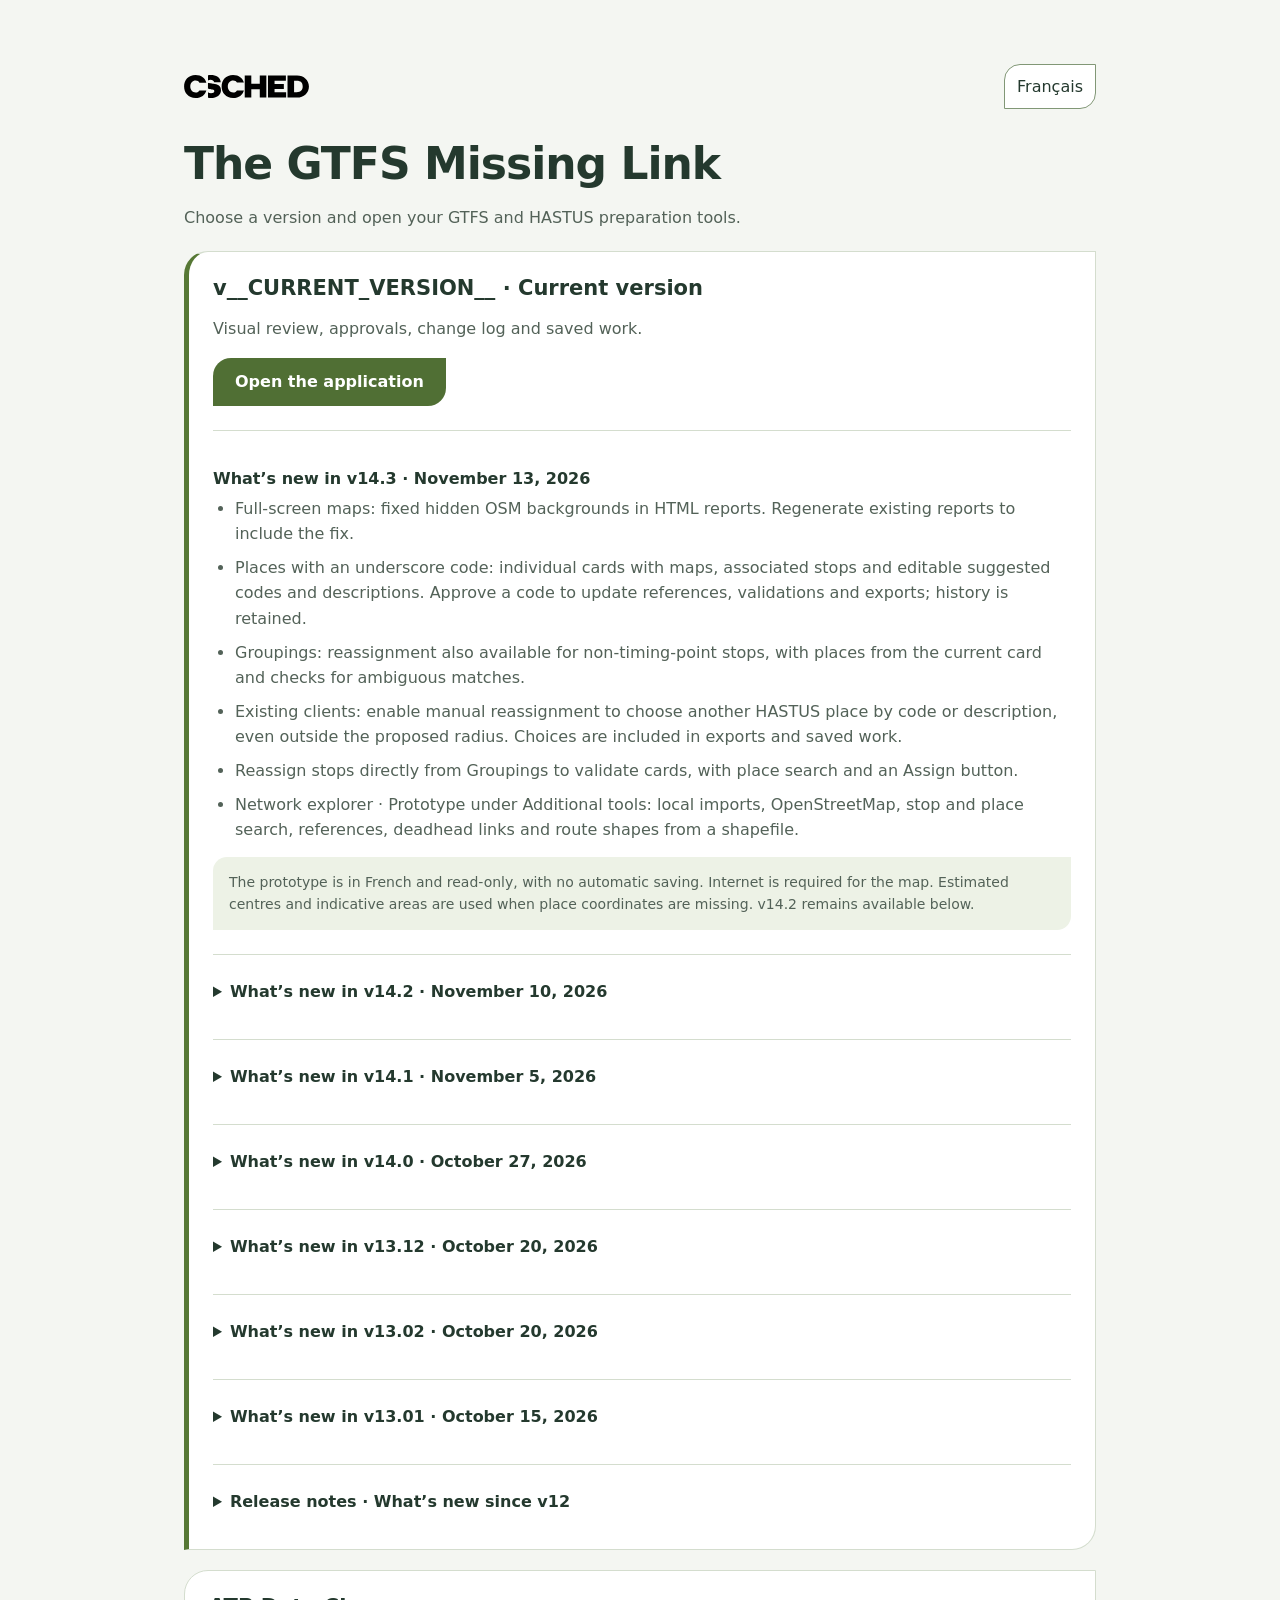
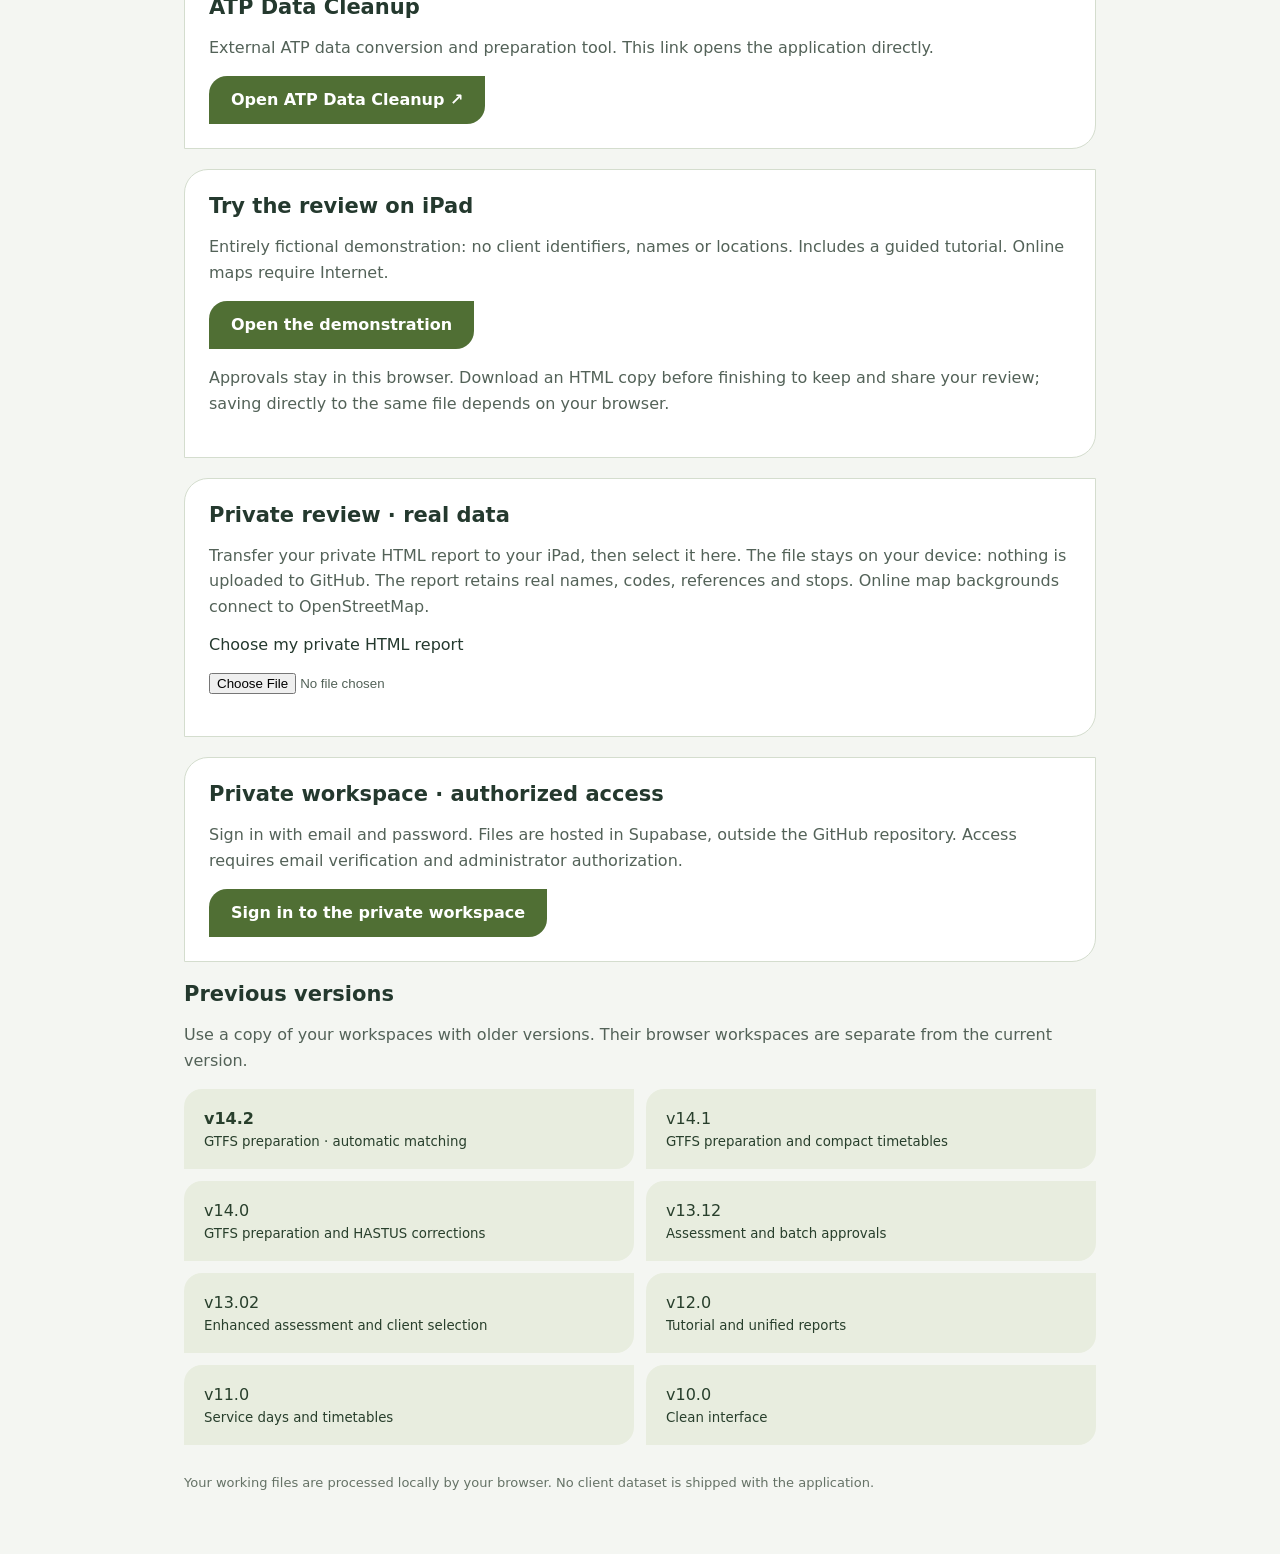
==== commit a49a40bf: "Fix fullscreen report map background layering in v14.3" ====
--- a/version-menu.html
+++ b/version-menu.html
@@ -7,6 +7,7 @@
 <h1>The GTFS Missing Link</h1><p data-fr="Choisissez votre version et retrouvez vos outils de préparation GTFS et HASTUS." data-en="Choose a version and open your GTFS and HASTUS preparation tools."></p>
 <article class="current"><h2>v__CURRENT_VERSION__ · <span data-fr="Version actuelle" data-en="Current version"></span></h2><p data-fr="Revue visuelle, validations, journal des modifications et sauvegarde du travail." data-en="Visual review, approvals, change log and saved work."></p><a class="action" href="app.html" data-fr="Ouvrir l’application" data-en="Open the application"></a>
 <section id="release-14-3" class="release-notes"><h3 data-fr="Nouveautés v14.3 · 13 novembre 2026" data-en="What’s new in v14.3 · November 13, 2026"></h3><ul>
+<li data-fr="Cartes plein écran : correction du fond OSM masqué dans les rapports HTML. Régénérer les rapports existants pour bénéficier du correctif." data-en="Full-screen maps: fixed hidden OSM backgrounds in HTML reports. Regenerate existing reports to include the fix."></li>
 <li data-fr="Places avec un code _ : une fiche par place, carte et stops associés, code et description proposés modifiables. Validez le nouveau code pour actualiser les références, validations et exports ; historique conservé." data-en="Places with an underscore code: individual cards with maps, associated stops and editable suggested codes and descriptions. Approve a code to update references, validations and exports; history is retained."></li>
 <li data-fr="Regroupements : réaffectation également pour les stops non TP, avec un choix parmi les places de la fiche et un contrôle des correspondances ambiguës." data-en="Groupings: reassignment also available for non-timing-point stops, with places from the current card and checks for ambiguous matches."></li>
 <li data-fr="Client existant : autorisez les réaffectations manuelles pour choisir une autre place HASTUS par code ou description, même hors du rayon proposé. Les choix sont repris dans les exports et sauvegardes." data-en="Existing clients: enable manual reassignment to choose another HASTUS place by code or description, even outside the proposed radius. Choices are included in exports and saved work."></li>
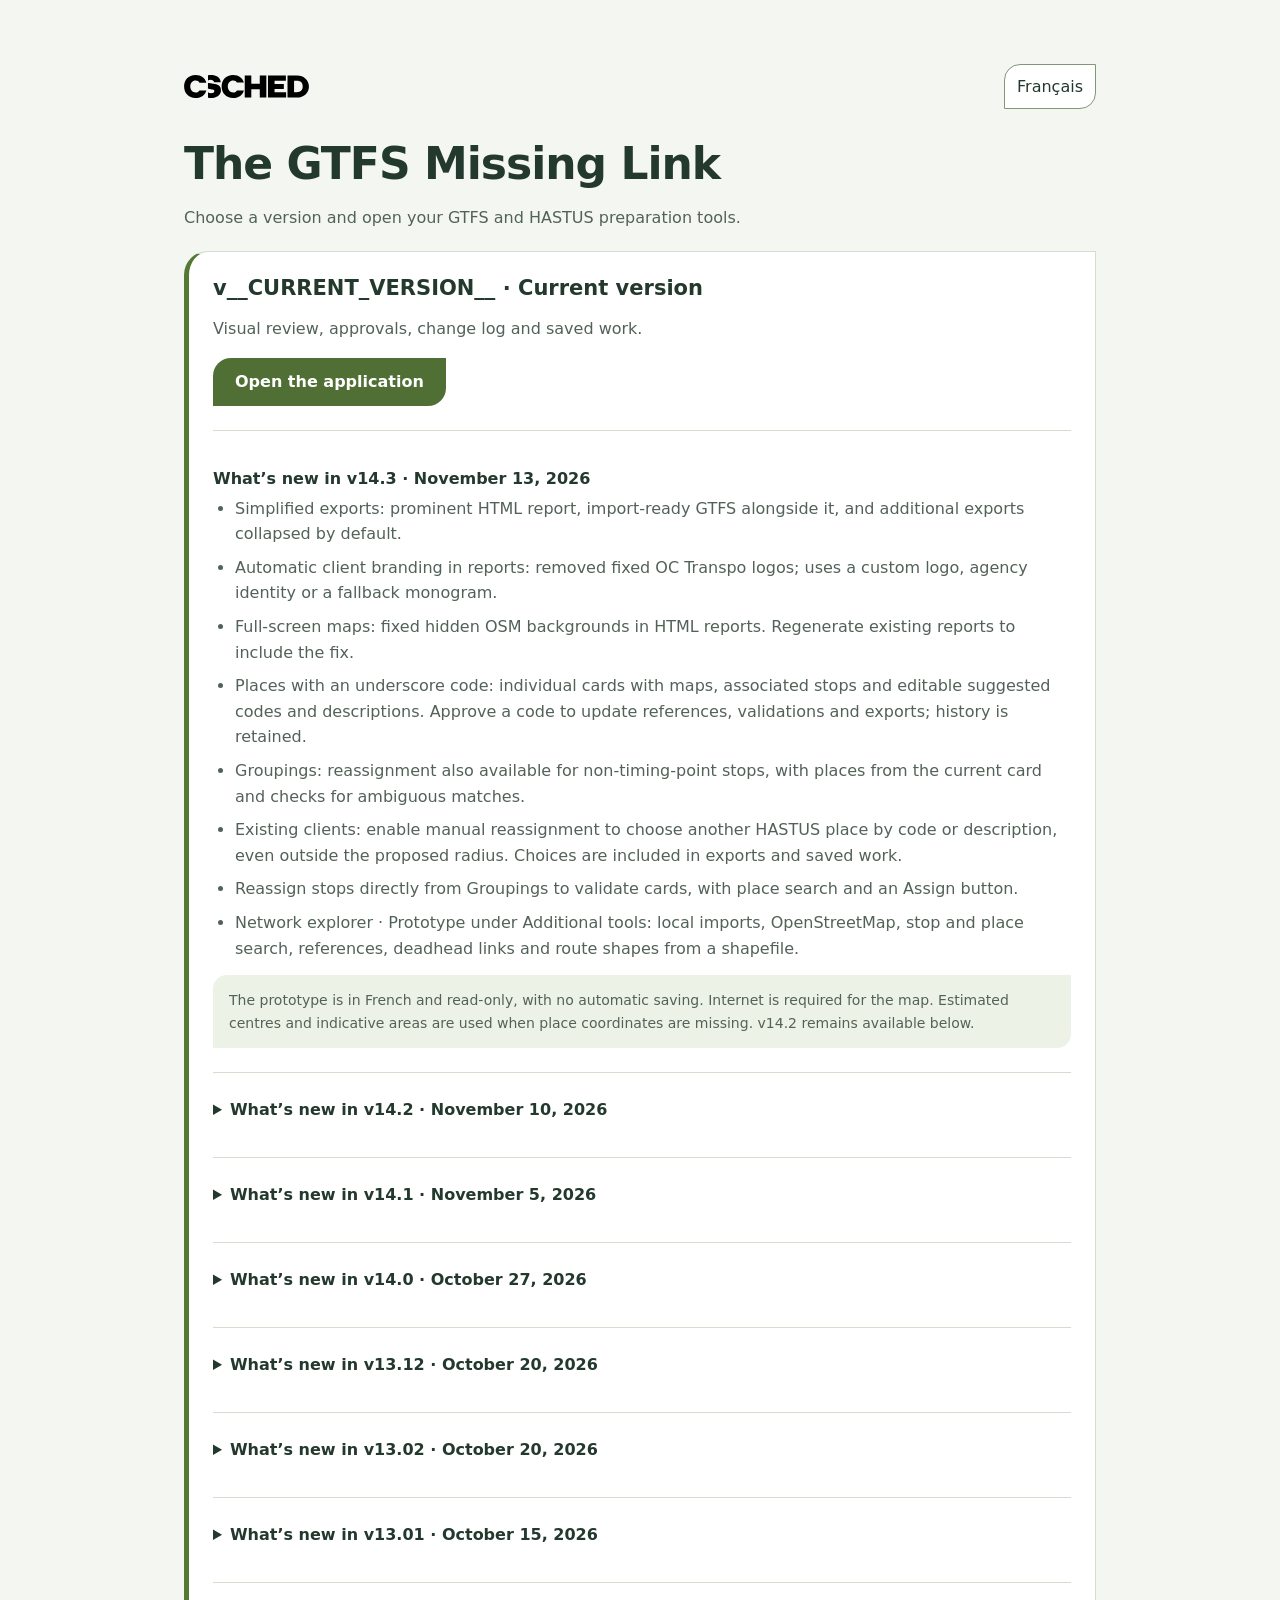
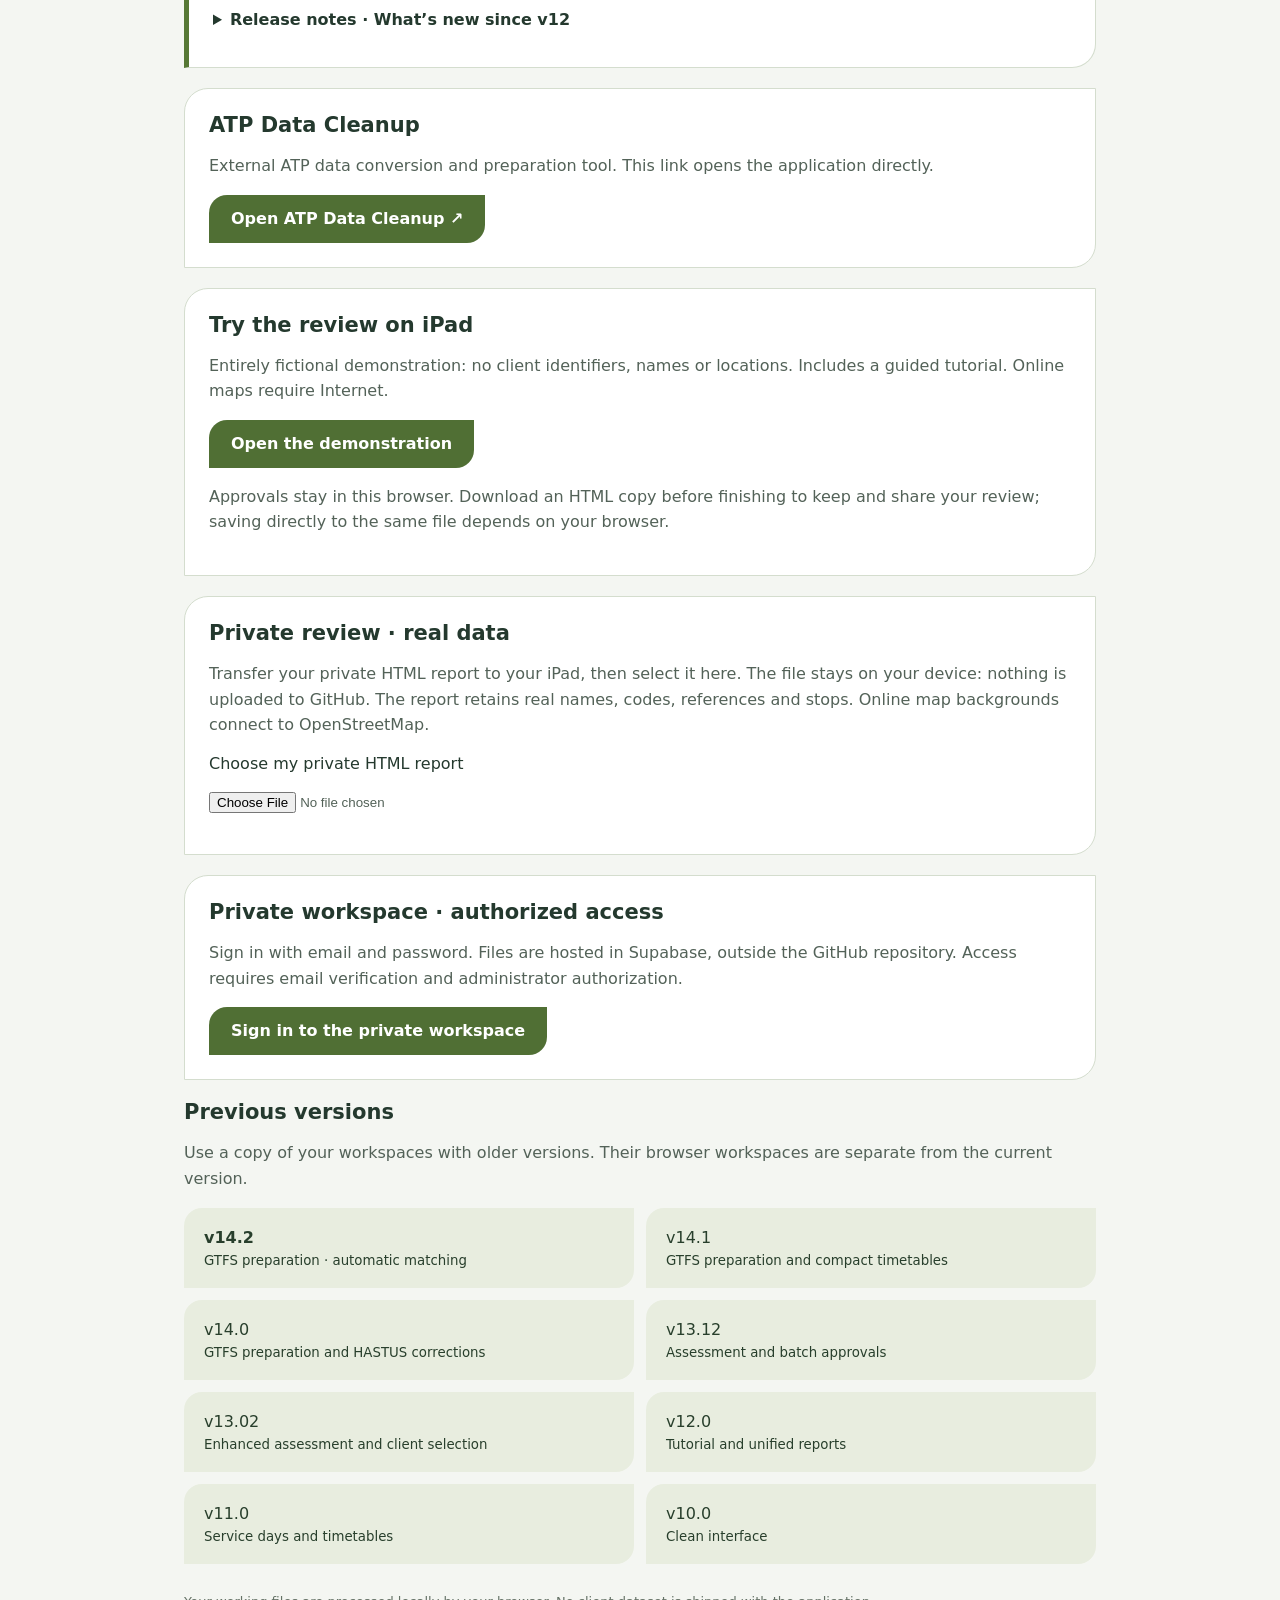
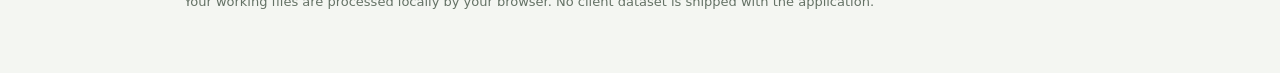
==== commit cdb551a5: "Simplify report exports and use agency branding in v14.3" ====
--- a/version-menu.html
+++ b/version-menu.html
@@ -7,6 +7,8 @@
 <h1>The GTFS Missing Link</h1><p data-fr="Choisissez votre version et retrouvez vos outils de préparation GTFS et HASTUS." data-en="Choose a version and open your GTFS and HASTUS preparation tools."></p>
 <article class="current"><h2>v__CURRENT_VERSION__ · <span data-fr="Version actuelle" data-en="Current version"></span></h2><p data-fr="Revue visuelle, validations, journal des modifications et sauvegarde du travail." data-en="Visual review, approvals, change log and saved work."></p><a class="action" href="app.html" data-fr="Ouvrir l’application" data-en="Open the application"></a>
 <section id="release-14-3" class="release-notes"><h3 data-fr="Nouveautés v14.3 · 13 novembre 2026" data-en="What’s new in v14.3 · November 13, 2026"></h3><ul>
+<li data-fr="Exports simplifiés : rapport HTML mis en avant, GTFS prêt à importer juste à côté et exports complémentaires repliés par défaut." data-en="Simplified exports: prominent HTML report, import-ready GTFS alongside it, and additional exports collapsed by default."></li>
+<li data-fr="Identité client automatique dans les rapports : suppression des logos OC Transpo imposés ; logo personnalisé, identité de l’agence ou monogramme de remplacement." data-en="Automatic client branding in reports: removed fixed OC Transpo logos; uses a custom logo, agency identity or a fallback monogram."></li>
 <li data-fr="Cartes plein écran : correction du fond OSM masqué dans les rapports HTML. Régénérer les rapports existants pour bénéficier du correctif." data-en="Full-screen maps: fixed hidden OSM backgrounds in HTML reports. Regenerate existing reports to include the fix."></li>
 <li data-fr="Places avec un code _ : une fiche par place, carte et stops associés, code et description proposés modifiables. Validez le nouveau code pour actualiser les références, validations et exports ; historique conservé." data-en="Places with an underscore code: individual cards with maps, associated stops and editable suggested codes and descriptions. Approve a code to update references, validations and exports; history is retained."></li>
 <li data-fr="Regroupements : réaffectation également pour les stops non TP, avec un choix parmi les places de la fiche et un contrôle des correspondances ambiguës." data-en="Groupings: reassignment also available for non-timing-point stops, with places from the current card and checks for ambiguous matches."></li>
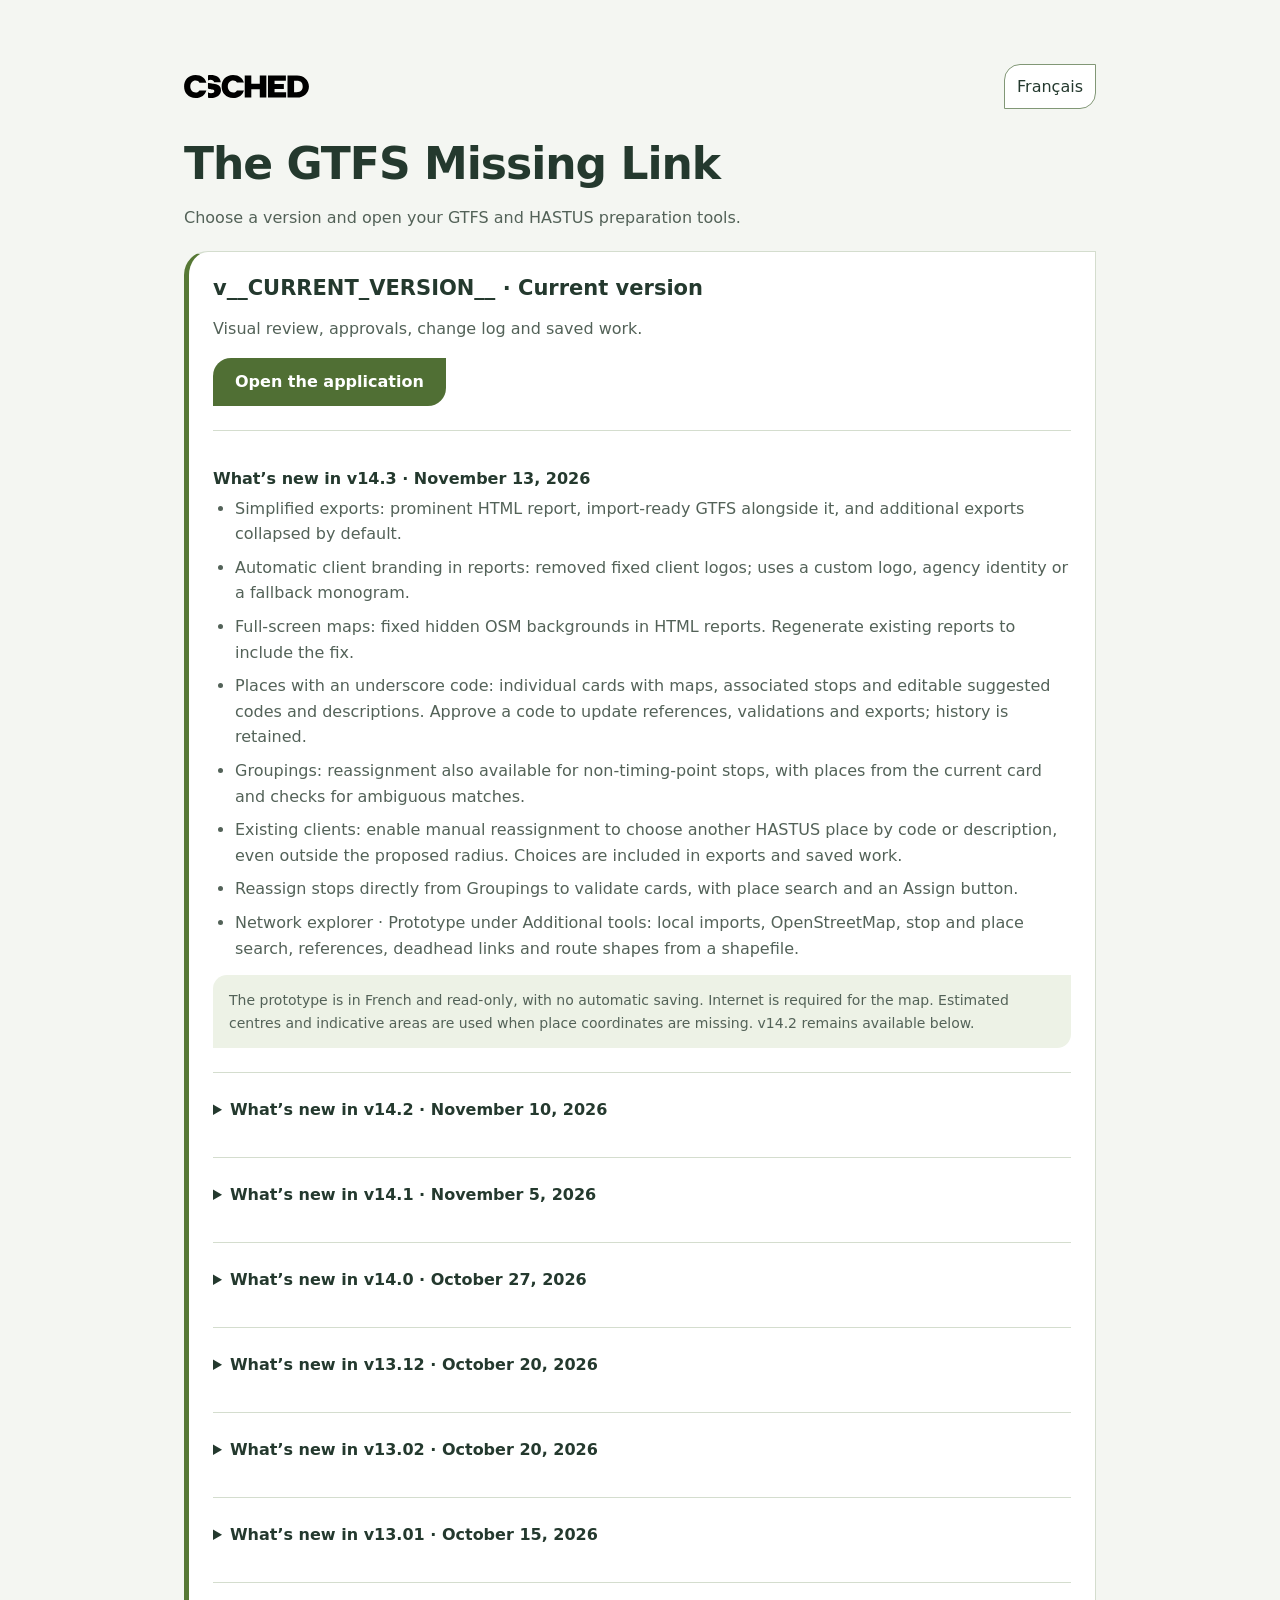
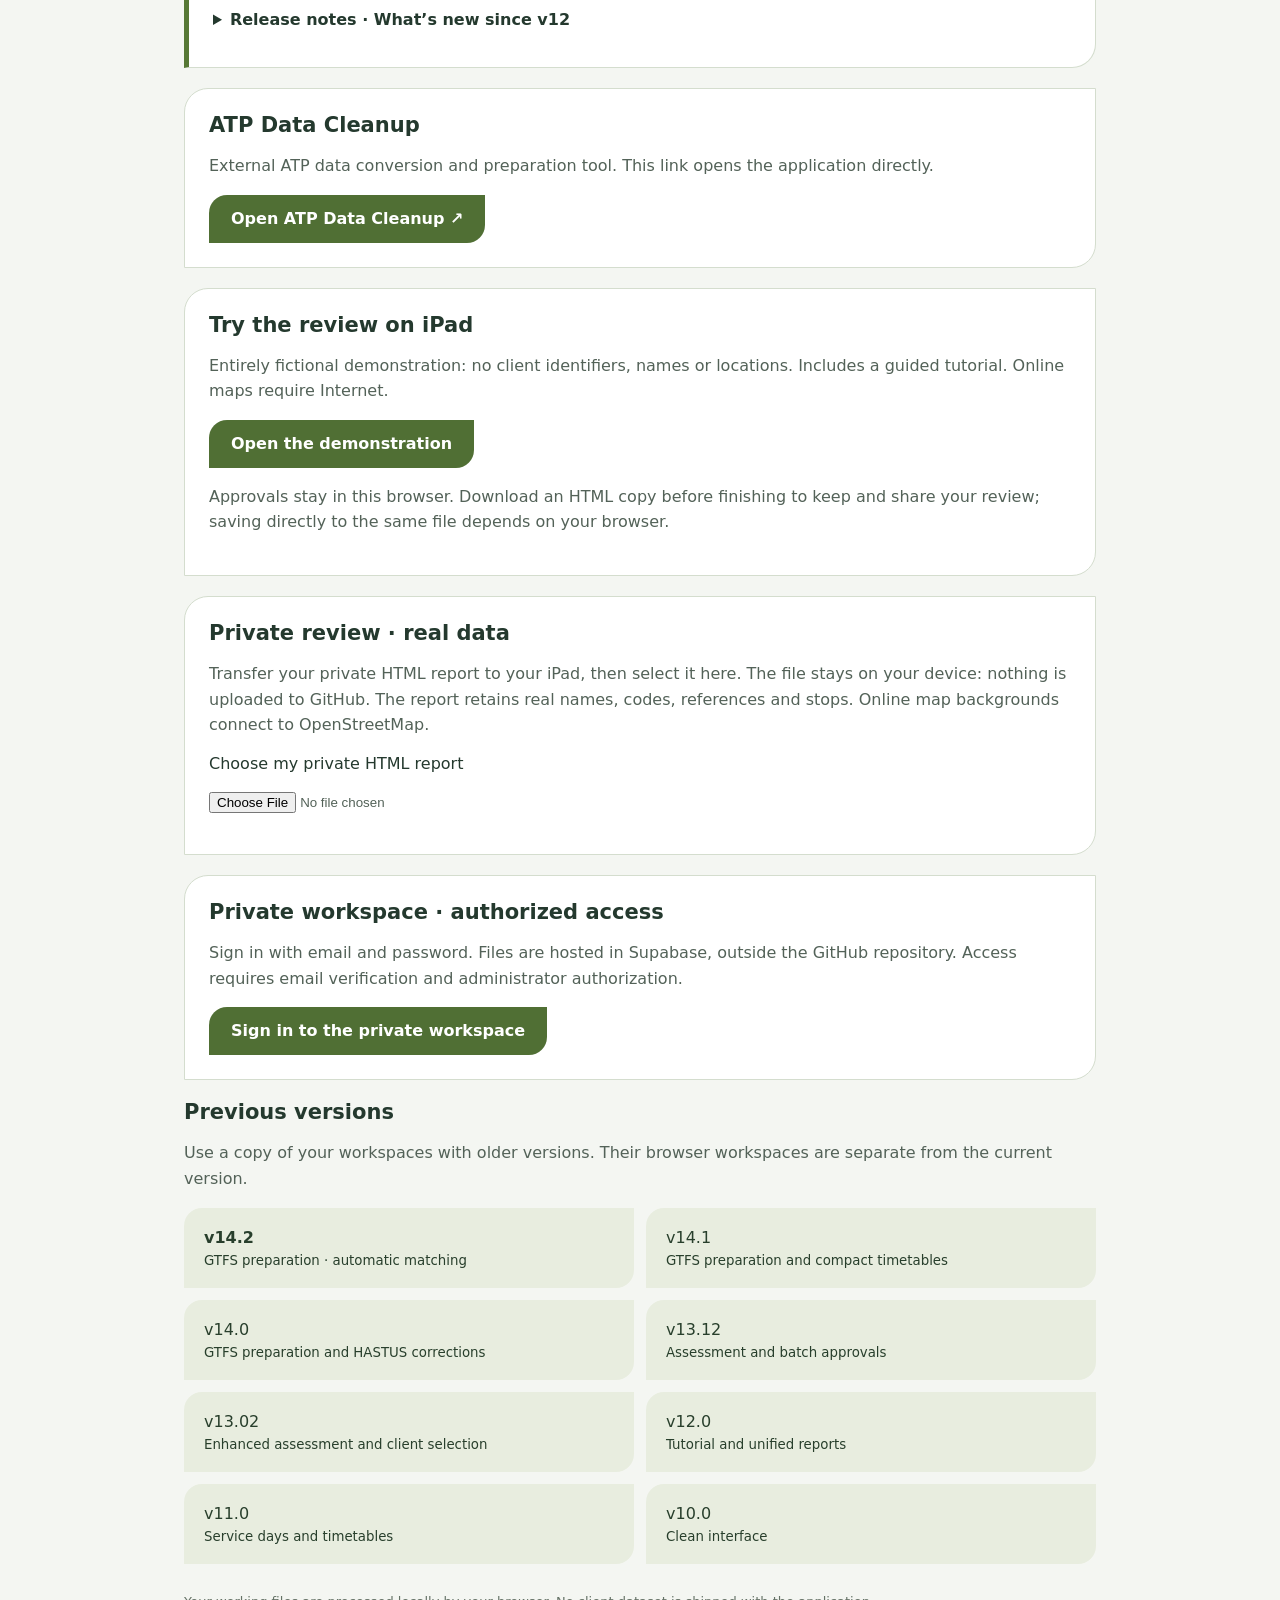
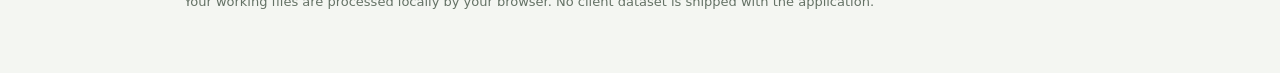
==== commit da2be32c: "Keep public release notes client-neutral" ====
--- a/version-menu.html
+++ b/version-menu.html
@@ -8,7 +8,7 @@
 <article class="current"><h2>v__CURRENT_VERSION__ · <span data-fr="Version actuelle" data-en="Current version"></span></h2><p data-fr="Revue visuelle, validations, journal des modifications et sauvegarde du travail." data-en="Visual review, approvals, change log and saved work."></p><a class="action" href="app.html" data-fr="Ouvrir l’application" data-en="Open the application"></a>
 <section id="release-14-3" class="release-notes"><h3 data-fr="Nouveautés v14.3 · 13 novembre 2026" data-en="What’s new in v14.3 · November 13, 2026"></h3><ul>
 <li data-fr="Exports simplifiés : rapport HTML mis en avant, GTFS prêt à importer juste à côté et exports complémentaires repliés par défaut." data-en="Simplified exports: prominent HTML report, import-ready GTFS alongside it, and additional exports collapsed by default."></li>
-<li data-fr="Identité client automatique dans les rapports : suppression des logos OC Transpo imposés ; logo personnalisé, identité de l’agence ou monogramme de remplacement." data-en="Automatic client branding in reports: removed fixed OC Transpo logos; uses a custom logo, agency identity or a fallback monogram."></li>
+<li data-fr="Identité client automatique dans les rapports : suppression des logos client imposés ; logo personnalisé, identité de l’agence ou monogramme de remplacement." data-en="Automatic client branding in reports: removed fixed client logos; uses a custom logo, agency identity or a fallback monogram."></li>
 <li data-fr="Cartes plein écran : correction du fond OSM masqué dans les rapports HTML. Régénérer les rapports existants pour bénéficier du correctif." data-en="Full-screen maps: fixed hidden OSM backgrounds in HTML reports. Regenerate existing reports to include the fix."></li>
 <li data-fr="Places avec un code _ : une fiche par place, carte et stops associés, code et description proposés modifiables. Validez le nouveau code pour actualiser les références, validations et exports ; historique conservé." data-en="Places with an underscore code: individual cards with maps, associated stops and editable suggested codes and descriptions. Approve a code to update references, validations and exports; history is retained."></li>
 <li data-fr="Regroupements : réaffectation également pour les stops non TP, avec un choix parmi les places de la fiche et un contrôle des correspondances ambiguës." data-en="Groupings: reassignment also available for non-timing-point stops, with places from the current card and checks for ambiguous matches."></li>
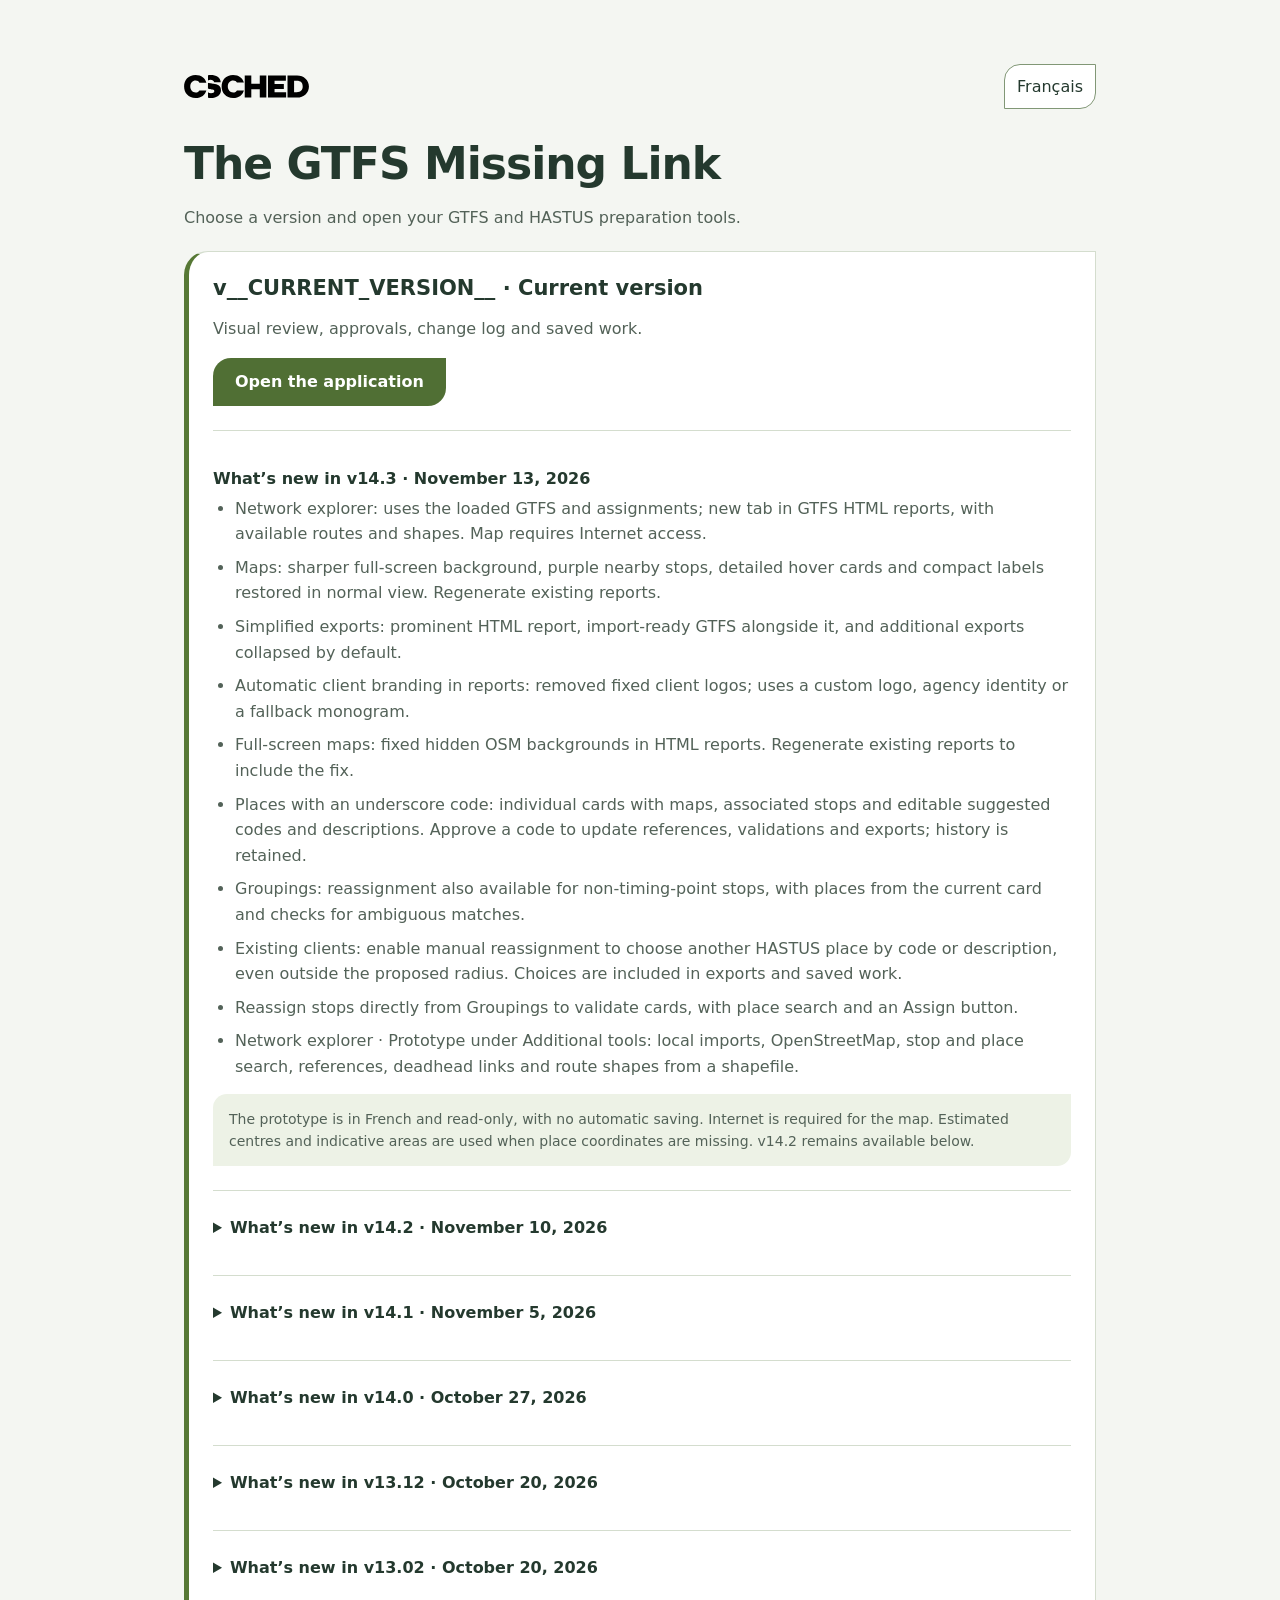
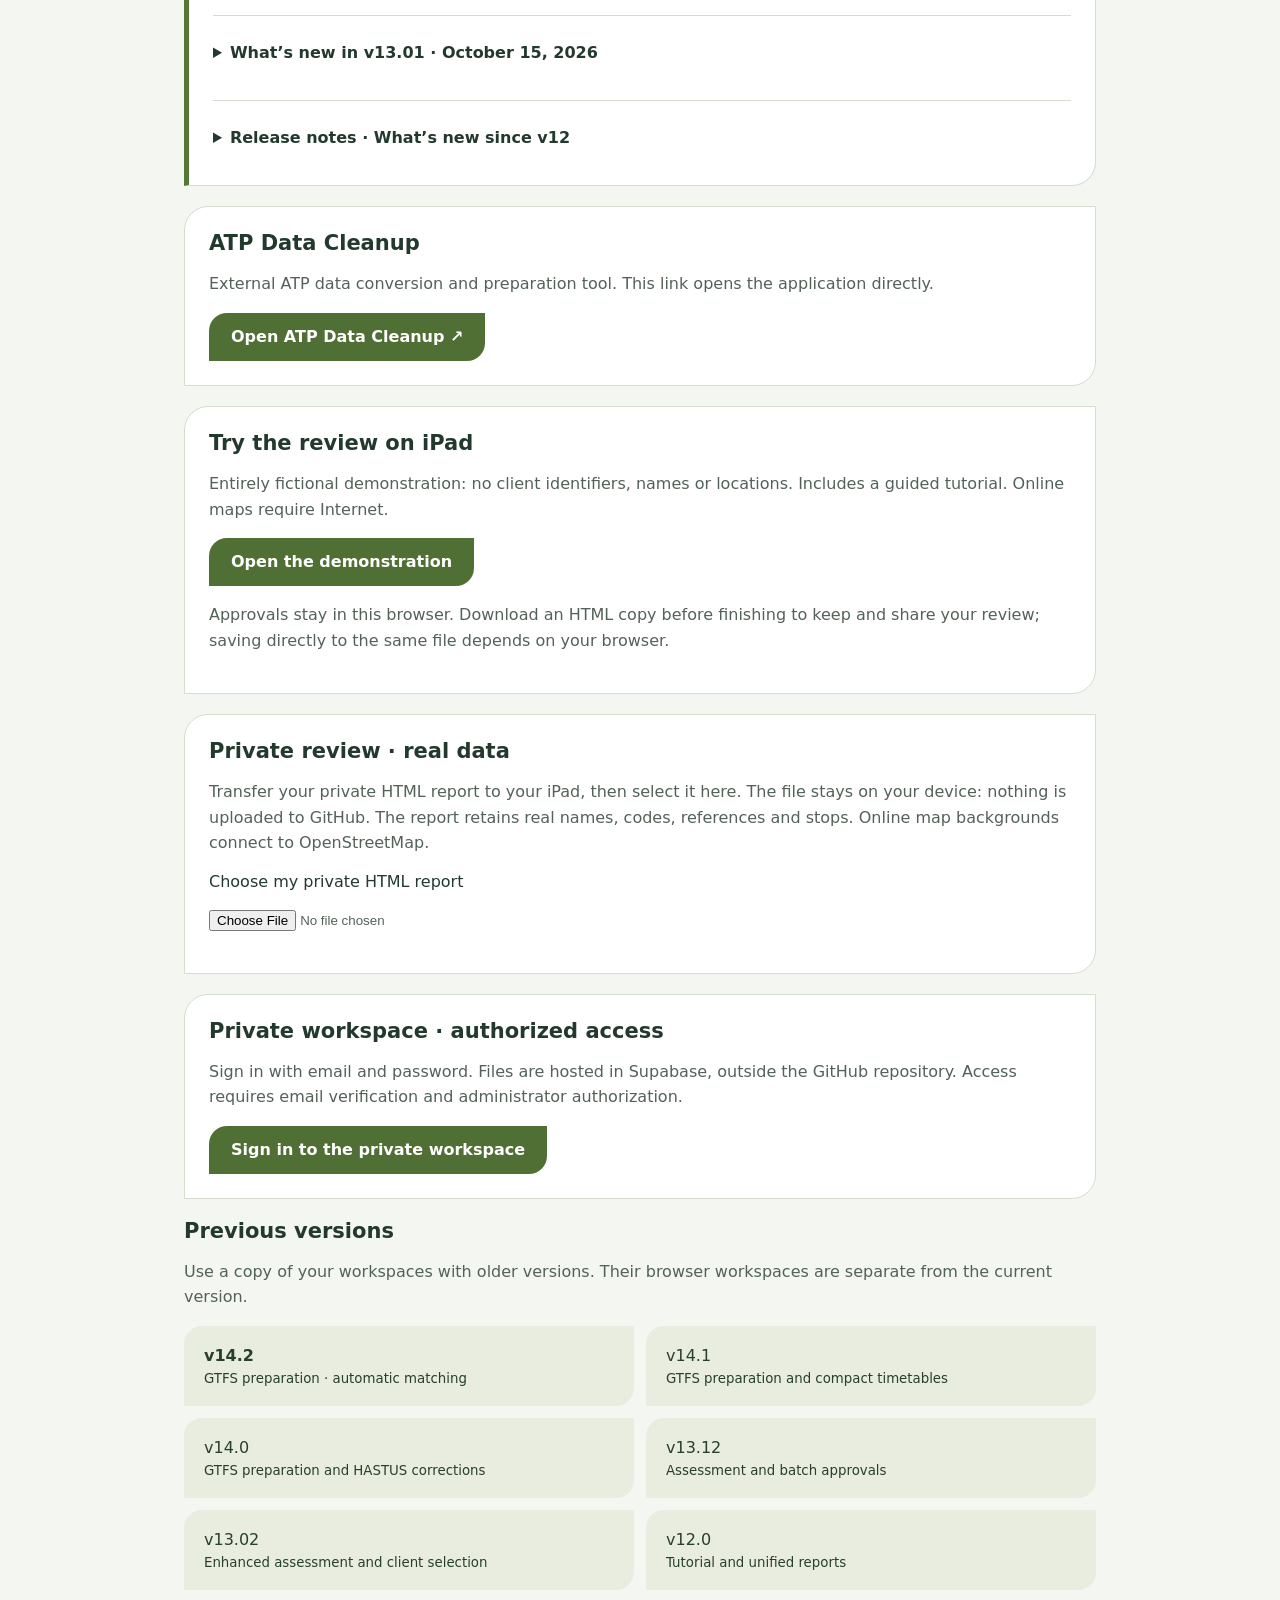
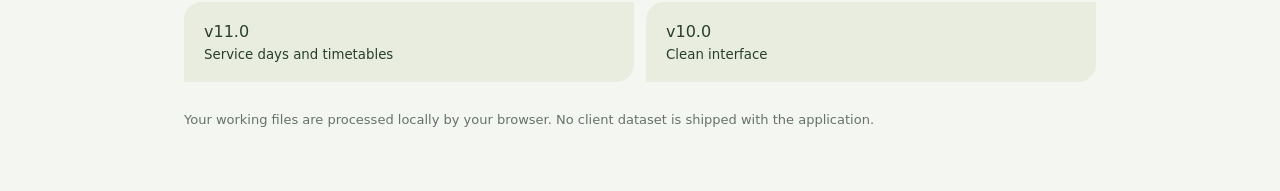
==== commit 33bbf074: "Add GTFS network explorer and refine report maps in v14.3" ====
--- a/version-menu.html
+++ b/version-menu.html
@@ -7,6 +7,8 @@
 <h1>The GTFS Missing Link</h1><p data-fr="Choisissez votre version et retrouvez vos outils de préparation GTFS et HASTUS." data-en="Choose a version and open your GTFS and HASTUS preparation tools."></p>
 <article class="current"><h2>v__CURRENT_VERSION__ · <span data-fr="Version actuelle" data-en="Current version"></span></h2><p data-fr="Revue visuelle, validations, journal des modifications et sauvegarde du travail." data-en="Visual review, approvals, change log and saved work."></p><a class="action" href="app.html" data-fr="Ouvrir l’application" data-en="Open the application"></a>
 <section id="release-14-3" class="release-notes"><h3 data-fr="Nouveautés v14.3 · 13 novembre 2026" data-en="What’s new in v14.3 · November 13, 2026"></h3><ul>
+<li data-fr="Explorateur réseau : utilise le GTFS chargé et ses affectations ; nouvel onglet dans les rapports HTML GTFS, avec routes et tracés disponibles. Connexion Internet nécessaire pour la carte." data-en="Network explorer: uses the loaded GTFS and assignments; new tab in GTFS HTML reports, with available routes and shapes. Map requires Internet access."></li>
+<li data-fr="Cartes : fond plein écran plus net, stops voisins violets, fiches détaillées au survol et retour aux étiquettes compactes en mode normal. Régénérer les rapports existants." data-en="Maps: sharper full-screen background, purple nearby stops, detailed hover cards and compact labels restored in normal view. Regenerate existing reports."></li>
 <li data-fr="Exports simplifiés : rapport HTML mis en avant, GTFS prêt à importer juste à côté et exports complémentaires repliés par défaut." data-en="Simplified exports: prominent HTML report, import-ready GTFS alongside it, and additional exports collapsed by default."></li>
 <li data-fr="Identité client automatique dans les rapports : suppression des logos client imposés ; logo personnalisé, identité de l’agence ou monogramme de remplacement." data-en="Automatic client branding in reports: removed fixed client logos; uses a custom logo, agency identity or a fallback monogram."></li>
 <li data-fr="Cartes plein écran : correction du fond OSM masqué dans les rapports HTML. Régénérer les rapports existants pour bénéficier du correctif." data-en="Full-screen maps: fixed hidden OSM backgrounds in HTML reports. Regenerate existing reports to include the fix."></li>
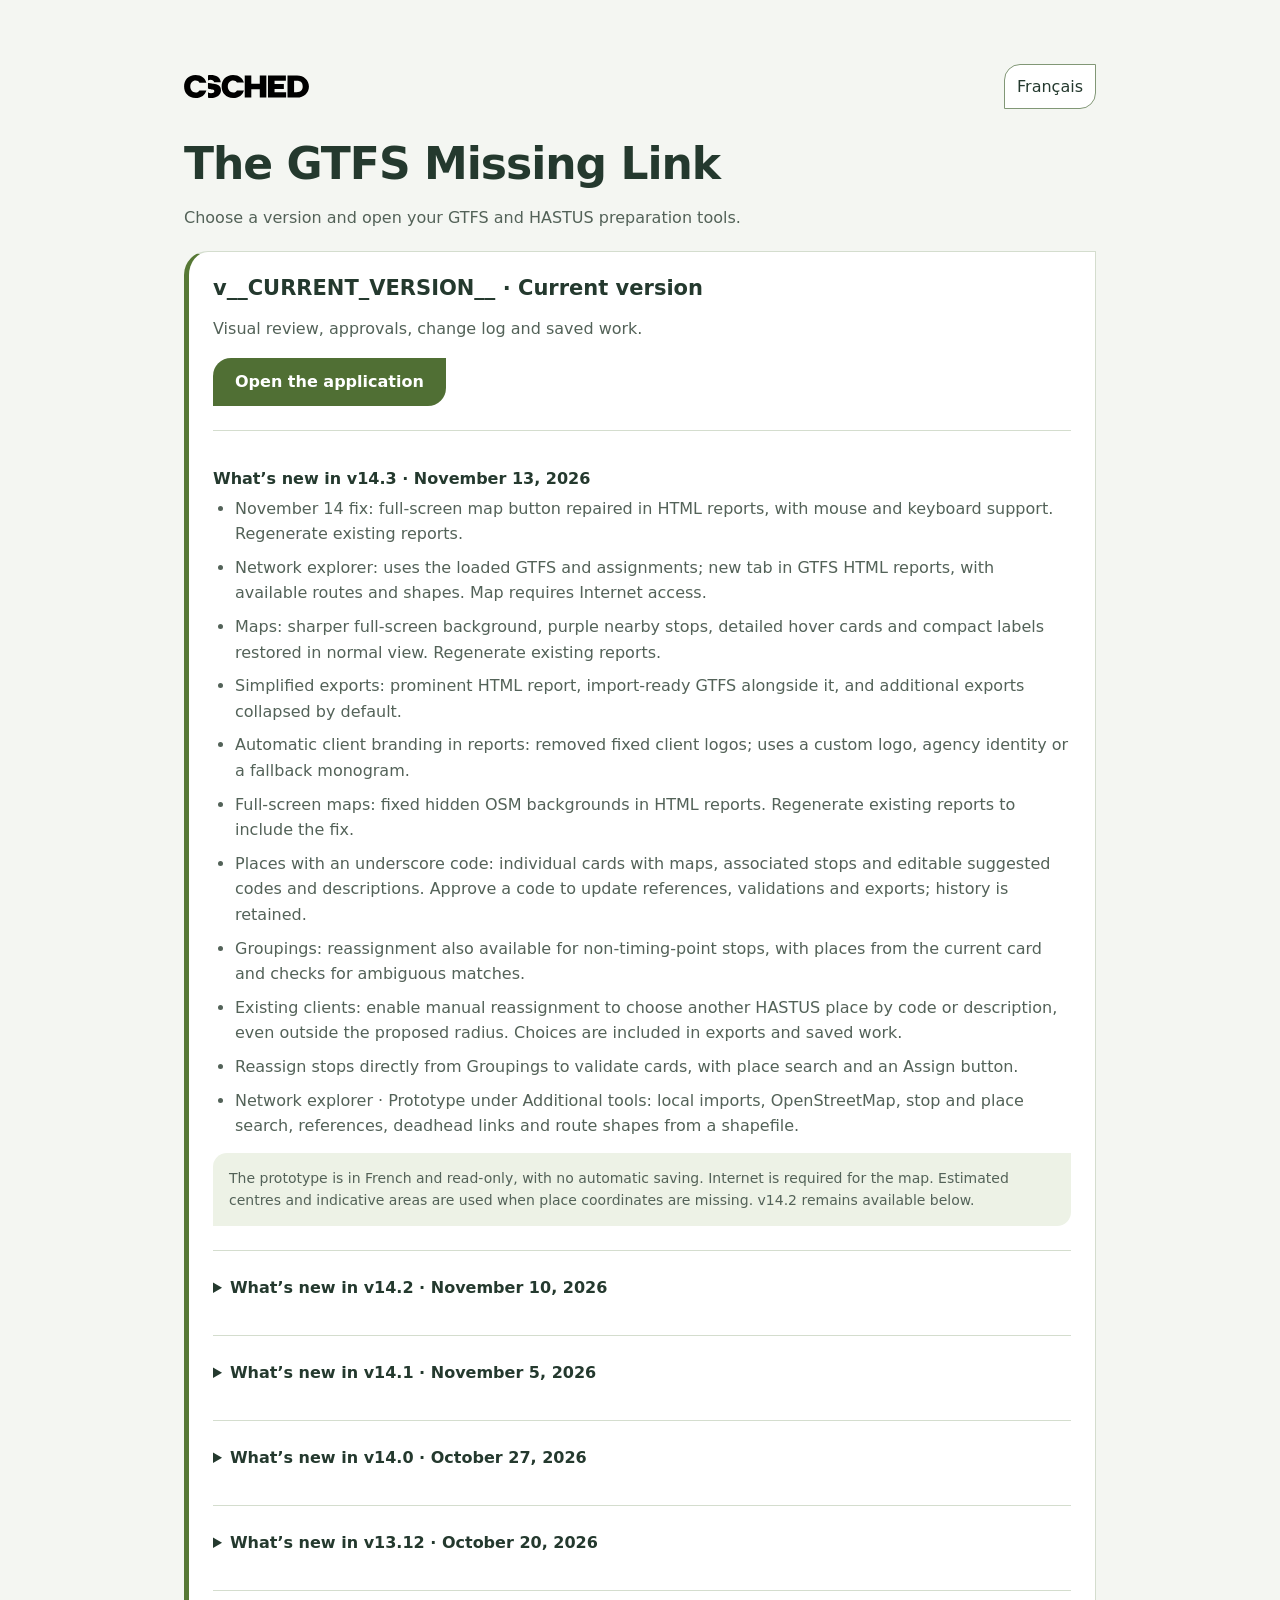
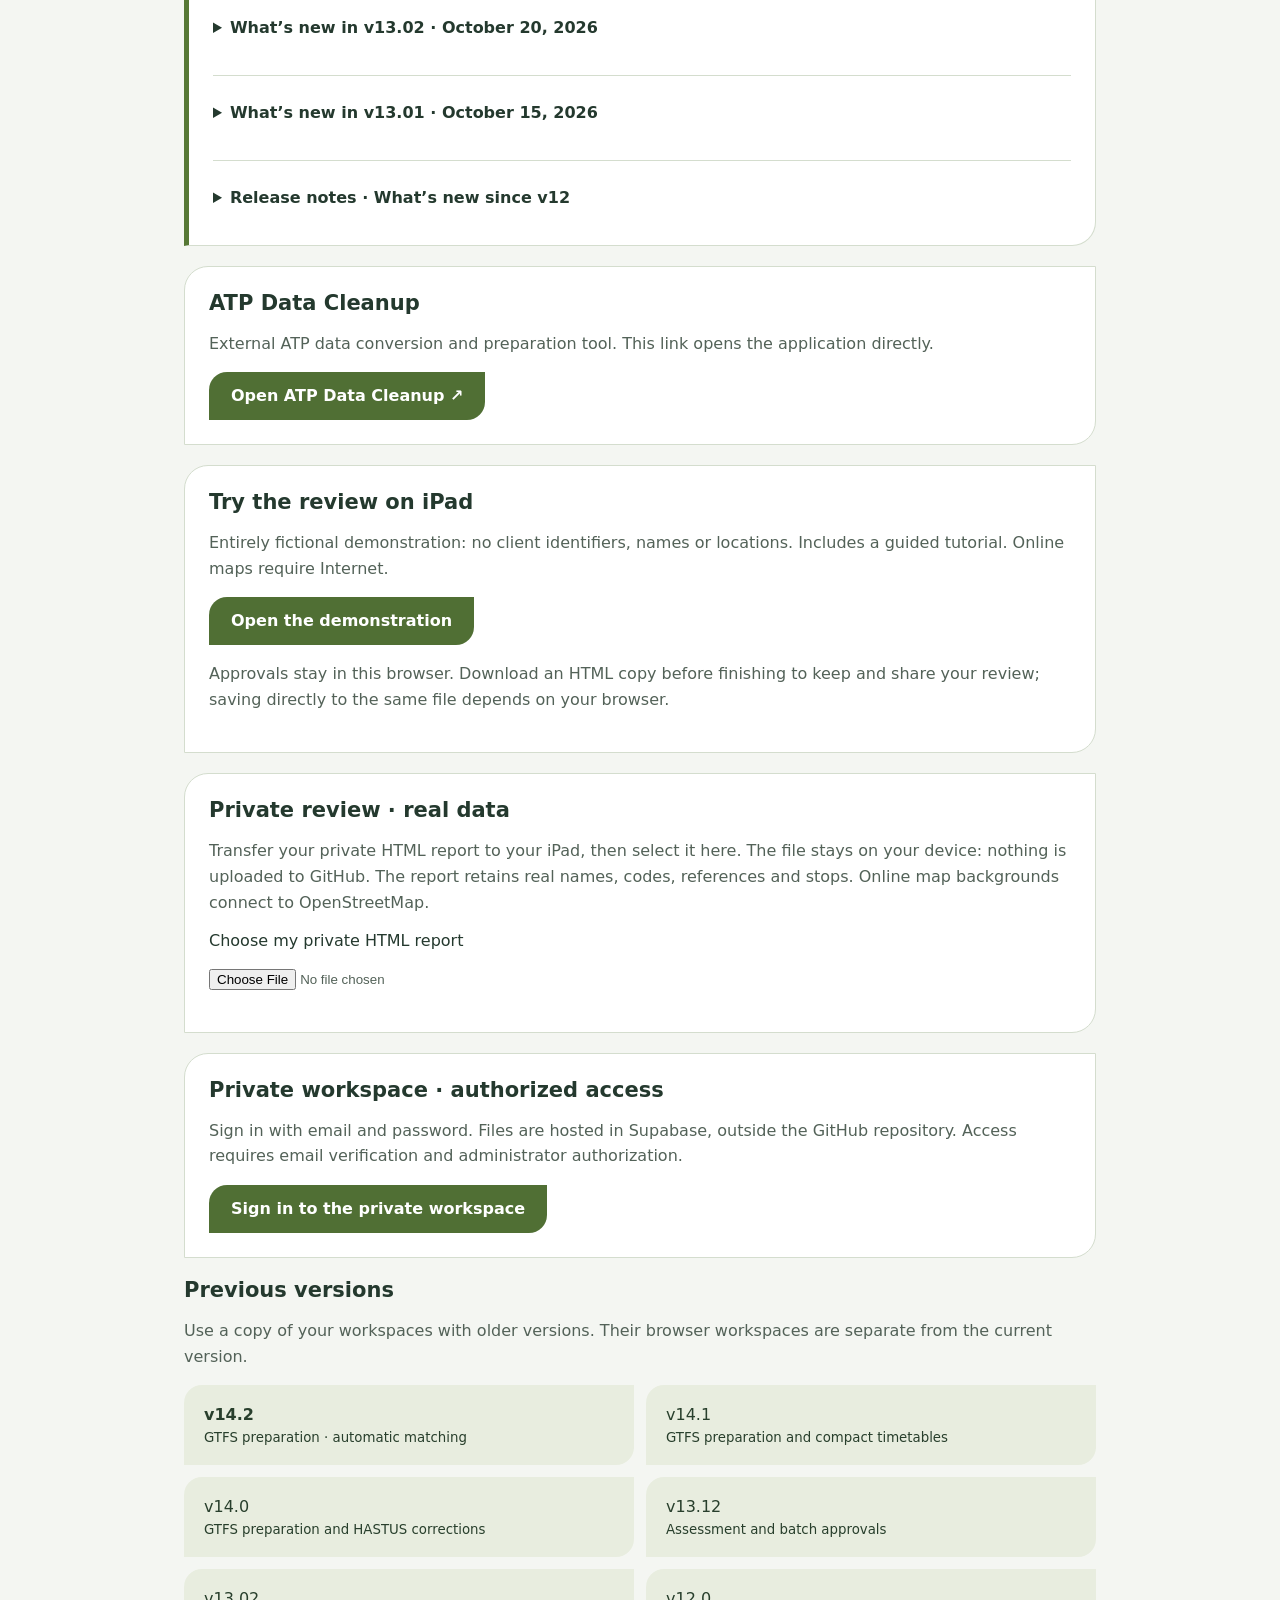
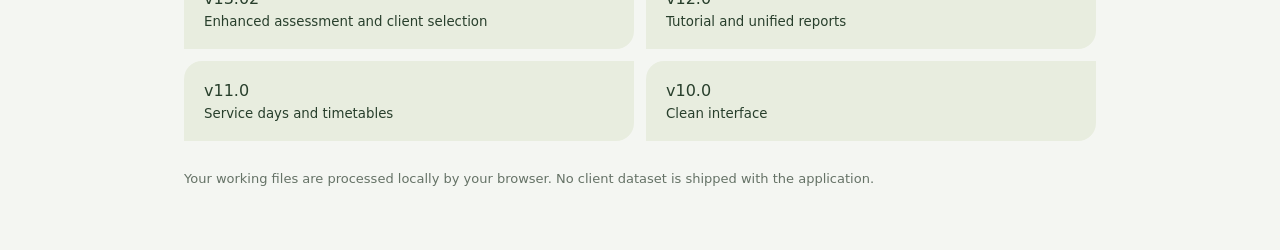
==== commit 5fcec5aa: "Fix SVG fullscreen map button in v14.3 reports" ====
--- a/version-menu.html
+++ b/version-menu.html
@@ -7,6 +7,7 @@
 <h1>The GTFS Missing Link</h1><p data-fr="Choisissez votre version et retrouvez vos outils de préparation GTFS et HASTUS." data-en="Choose a version and open your GTFS and HASTUS preparation tools."></p>
 <article class="current"><h2>v__CURRENT_VERSION__ · <span data-fr="Version actuelle" data-en="Current version"></span></h2><p data-fr="Revue visuelle, validations, journal des modifications et sauvegarde du travail." data-en="Visual review, approvals, change log and saved work."></p><a class="action" href="app.html" data-fr="Ouvrir l’application" data-en="Open the application"></a>
 <section id="release-14-3" class="release-notes"><h3 data-fr="Nouveautés v14.3 · 13 novembre 2026" data-en="What’s new in v14.3 · November 13, 2026"></h3><ul>
+<li data-fr="Correctif du 14 novembre : bouton carte plein écran réparé dans les rapports HTML, au clic et au clavier. Régénérer les rapports existants." data-en="November 14 fix: full-screen map button repaired in HTML reports, with mouse and keyboard support. Regenerate existing reports."></li>
 <li data-fr="Explorateur réseau : utilise le GTFS chargé et ses affectations ; nouvel onglet dans les rapports HTML GTFS, avec routes et tracés disponibles. Connexion Internet nécessaire pour la carte." data-en="Network explorer: uses the loaded GTFS and assignments; new tab in GTFS HTML reports, with available routes and shapes. Map requires Internet access."></li>
 <li data-fr="Cartes : fond plein écran plus net, stops voisins violets, fiches détaillées au survol et retour aux étiquettes compactes en mode normal. Régénérer les rapports existants." data-en="Maps: sharper full-screen background, purple nearby stops, detailed hover cards and compact labels restored in normal view. Regenerate existing reports."></li>
 <li data-fr="Exports simplifiés : rapport HTML mis en avant, GTFS prêt à importer juste à côté et exports complémentaires repliés par défaut." data-en="Simplified exports: prominent HTML report, import-ready GTFS alongside it, and additional exports collapsed by default."></li>
